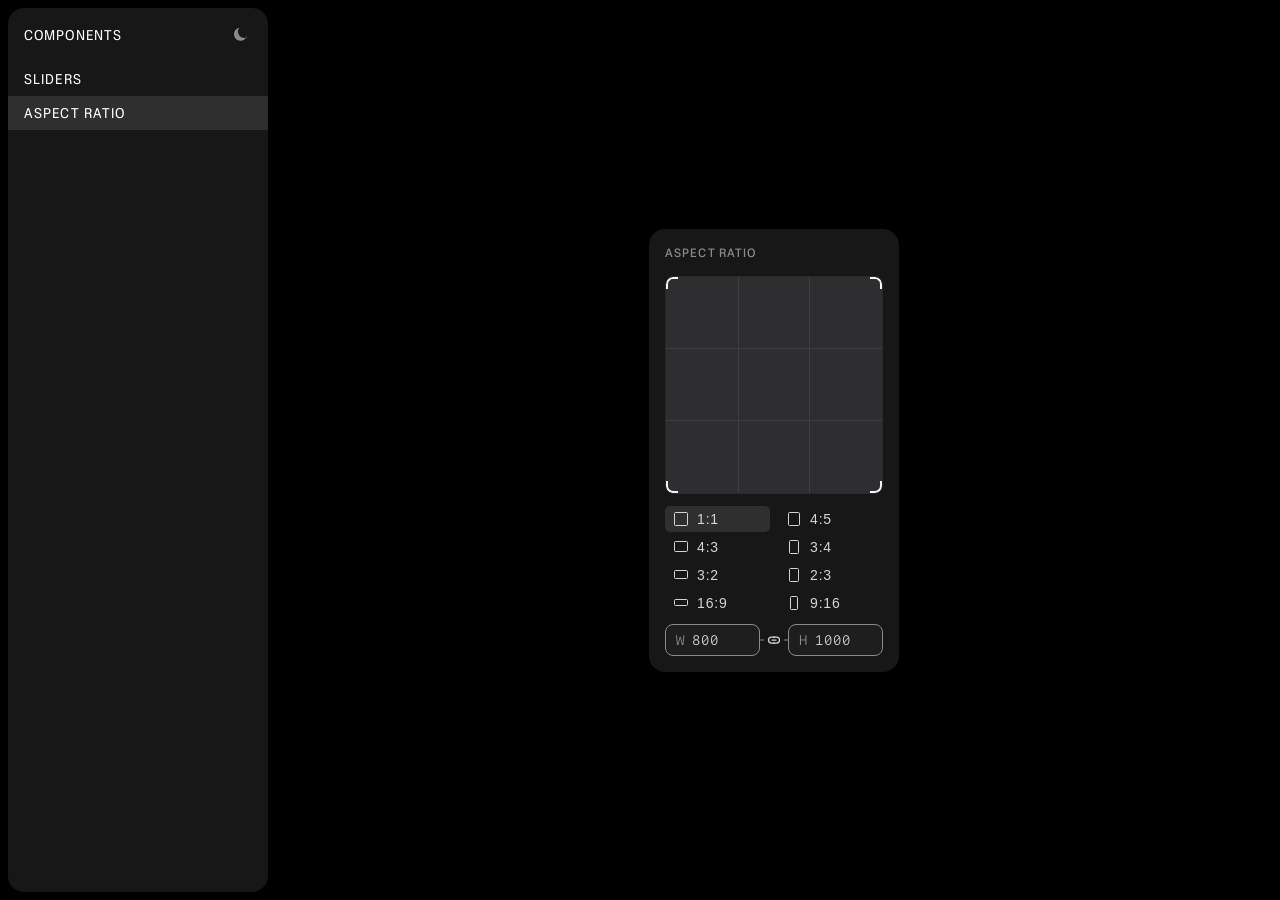
==== index.html @ c667e76f "Add Aspect ratio component with crop preview, custom W/H fields and link toggle Co-Authored-By: Clau" ====
<!DOCTYPE html>
<html lang="en">
<head>
<meta charset="UTF-8">
<meta name="viewport" content="width=device-width, initial-scale=1.0">
<title>Effect.app components</title>
<link rel="icon" href="favicon_io/favicon.ico" sizes="any">
<link rel="icon" type="image/png" sizes="32x32" href="favicon_io/favicon-32x32.png">
<link rel="icon" type="image/png" sizes="16x16" href="favicon_io/favicon-16x16.png">
<link rel="apple-touch-icon" sizes="180x180" href="favicon_io/apple-touch-icon.png">
<link rel="manifest" href="favicon_io/site.webmanifest">
<link rel="stylesheet" href="styles/main.css">
</head>
<body>

  <div class="app">
    <aside class="sidebar">
      <div class="sidebar-header">
        <h1 class="panel-title sidebar-title">Components</h1>
        <button class="theme-toggle" type="button" aria-label="Toggle light/dark theme">
          <svg class="theme-icon theme-icon-dark" width="16" height="16" viewBox="0 0 16 16" fill="none" xmlns="http://www.w3.org/2000/svg">
            <path d="M14 8.5C13.4 11.5 10.7 13.75 7.5 13.75C3.91 13.75 1 10.84 1 7.25C1 4.05 3.25 1.35 6.25 0.75C5.47 1.83 5 3.16 5 4.6C5 8.19 7.91 11.1 11.5 11.1C12.4 11.1 13.24 10.92 14 10.6C14 9.9 13.98 9.2 14 8.5Z" fill="currentColor"/>
          </svg>
          <svg class="theme-icon theme-icon-light" width="16" height="16" viewBox="0 0 16 16" fill="none" xmlns="http://www.w3.org/2000/svg">
            <circle cx="8" cy="8" r="3.25" fill="currentColor"/>
            <path d="M8 0.5V2.5M8 13.5V15.5M15.5 8H13.5M2.5 8H0.5M13.16 2.84L11.75 4.25M4.25 11.75L2.84 13.16M13.16 13.16L11.75 11.75M4.25 4.25L2.84 2.84" stroke="currentColor" stroke-width="1" stroke-linecap="round"/>
          </svg>
        </button>
      </div>
      <nav class="sidebar-nav">
        <div class="nav-group">
          <button class="nav-item" data-target="sliders">Sliders</button>
          <button class="nav-item is-active" data-target="aspect-ratio">Aspect ratio</button>
        </div>
      </nav>
    </aside>

    <main class="content">
      <section class="panel" id="sliders" data-panel hidden>
        <div class="slider-card v2-mode">
          <div class="resize-handle resize-handle-right"></div>

          <button class="shuffle-btn" type="button" aria-label="Shuffle slider values" data-shuffle-btn>
            <svg width="16" height="16" viewBox="0 0 24 24" fill="none" xmlns="http://www.w3.org/2000/svg">
              <polyline points="16 3 21 3 21 8" stroke="currentColor" stroke-width="1.5" stroke-linecap="round" stroke-linejoin="round"/>
              <line x1="4" y1="20" x2="21" y2="3" stroke="currentColor" stroke-width="1.5" stroke-linecap="round"/>
              <polyline points="21 16 21 21 16 21" stroke="currentColor" stroke-width="1.5" stroke-linecap="round" stroke-linejoin="round"/>
              <line x1="15" y1="15" x2="21" y2="21" stroke="currentColor" stroke-width="1.5" stroke-linecap="round"/>
              <line x1="4" y1="4" x2="9" y2="9" stroke="currentColor" stroke-width="1.5" stroke-linecap="round"/>
            </svg>
          </button>

          <h1 class="panel-title">Sliders</h1>

          <details class="slider-group">
            <summary class="slider-group-summary">
              Color
              <svg class="slider-group-chevron" width="10" height="6" viewBox="0 0 10 6" fill="none" xmlns="http://www.w3.org/2000/svg">
                <path d="M1 1L5 5L9 1" stroke="currentColor" stroke-width="1.3" stroke-linecap="round" stroke-linejoin="round"/>
              </svg>
            </summary>

            <div class="slider-group-content">

          <div class="slider-item" data-min="1700" data-max="8000" data-value="3300" data-swatch="temperature">
            <div class="row">
              <span class="label-group">
                <span class="label">Highlight Temperature</span>
                <button class="icon-btn" type="button" aria-label="Add" tabindex="-1">
                  <svg class="icon-default" width="16" height="16" viewBox="0 0 16 16" fill="none" xmlns="http://www.w3.org/2000/svg">
                    <rect x="7.9502" y="-0.535569" width="12" height="12" rx="2.5" transform="rotate(45 7.9502 -0.535569)" stroke="currentColor"/>
                    <rect x="7.4502" y="4.44971" width="1" height="7" rx="0.5" fill="currentColor"/>
                    <rect x="11.4502" y="7.44971" width="1" height="7" rx="0.5" transform="rotate(90 11.4502 7.44971)" fill="currentColor"/>
                  </svg>
                  <svg class="icon-hover" width="16" height="16" viewBox="0 0 16 16" fill="none" xmlns="http://www.w3.org/2000/svg">
                    <path d="M5.8291 0.878906C7.00067 -0.292667 8.89972 -0.292667 10.0713 0.878906L15.0215 5.82812C16.1931 6.9997 16.1931 8.89972 15.0215 10.0713L10.0713 15.0205C8.89972 16.1921 7.00067 16.1921 5.8291 15.0205L0.878906 10.0713C-0.292667 8.89972 -0.292667 6.9997 0.878906 5.82812L5.8291 0.878906ZM7.9502 4.4502C7.67405 4.4502 7.4502 4.67405 7.4502 4.9502V7.4502H4.9502C4.67405 7.4502 4.4502 7.67405 4.4502 7.9502C4.45046 8.22611 4.67422 8.4502 4.9502 8.4502H7.4502V10.9502C7.45046 11.2261 7.67422 11.4502 7.9502 11.4502C8.22617 11.4502 8.44993 11.2261 8.4502 10.9502V8.4502H10.9502C11.2262 8.4502 11.4499 8.22611 11.4502 7.9502C11.4502 7.67405 11.2263 7.4502 10.9502 7.4502H8.4502V4.9502C8.4502 4.67405 8.22634 4.4502 7.9502 4.4502Z" fill="currentColor"/>
                  </svg>
                </button>
              </span>
              <span class="value"><span class="color-swatch" aria-hidden="true"></span><input class="value-num" type="text" inputmode="decimal" value="3300" size="4" maxlength="4" /></span>
            </div>

            <div class="track-wrap">
              <div class="gray-bar">
                <div class="gray-fill before"></div>
                <div class="gray-fill after"></div>
              </div>
              <div class="gradient-seg before"></div>
              <div class="gradient-seg after"></div>
              <div class="thumb"></div>
              <input
                class="range-input"
                type="range"
                min="1700"
                max="8000"
                step="50"
                value="3300"
              />
            </div>
          </div>

          <div class="slider-item" data-min="0.5" data-max="8" data-value="2.2" data-decimals="1" data-swatch="mono">
            <div class="row">
              <span class="label-group">
                <span class="label">Gamma</span>
                <button class="icon-btn" type="button" aria-label="Add" tabindex="-1">
                  <svg class="icon-default" width="16" height="16" viewBox="0 0 16 16" fill="none" xmlns="http://www.w3.org/2000/svg">
                    <rect x="7.9502" y="-0.535569" width="12" height="12" rx="2.5" transform="rotate(45 7.9502 -0.535569)" stroke="currentColor"/>
                    <rect x="7.4502" y="4.44971" width="1" height="7" rx="0.5" fill="currentColor"/>
                    <rect x="11.4502" y="7.44971" width="1" height="7" rx="0.5" transform="rotate(90 11.4502 7.44971)" fill="currentColor"/>
                  </svg>
                  <svg class="icon-hover" width="16" height="16" viewBox="0 0 16 16" fill="none" xmlns="http://www.w3.org/2000/svg">
                    <path d="M5.8291 0.878906C7.00067 -0.292667 8.89972 -0.292667 10.0713 0.878906L15.0215 5.82812C16.1931 6.9997 16.1931 8.89972 15.0215 10.0713L10.0713 15.0205C8.89972 16.1921 7.00067 16.1921 5.8291 15.0205L0.878906 10.0713C-0.292667 8.89972 -0.292667 6.9997 0.878906 5.82812L5.8291 0.878906ZM7.9502 4.4502C7.67405 4.4502 7.4502 4.67405 7.4502 4.9502V7.4502H4.9502C4.67405 7.4502 4.4502 7.67405 4.4502 7.9502C4.45046 8.22611 4.67422 8.4502 4.9502 8.4502H7.4502V10.9502C7.45046 11.2261 7.67422 11.4502 7.9502 11.4502C8.22617 11.4502 8.44993 11.2261 8.4502 10.9502V8.4502H10.9502C11.2262 8.4502 11.4499 8.22611 11.4502 7.9502C11.4502 7.67405 11.2263 7.4502 10.9502 7.4502H8.4502V4.9502C8.4502 4.67405 8.22634 4.4502 7.9502 4.4502Z" fill="currentColor"/>
                  </svg>
                </button>
              </span>
              <span class="value"><span class="color-swatch" aria-hidden="true"></span><input class="value-num" type="text" inputmode="decimal" value="2.2" size="3" maxlength="3" /></span>
            </div>

            <div class="track-wrap">
              <div class="gray-bar">
                <div class="gray-fill before"></div>
                <div class="gray-fill after"></div>
              </div>
              <div class="gradient-seg before mono"></div>
              <div class="gradient-seg after mono"></div>
              <div class="thumb"></div>
              <input
                class="range-input"
                type="range"
                min="0.5"
                max="8"
                step="0.1"
                value="2.2"
              />
            </div>
          </div>

          <div class="slider-item" data-min="0" data-max="1" data-value="0.5" data-decimals="2" data-swatch="hue">
            <div class="row">
              <span class="label-group">
                <span class="label">Hue</span>
                <button class="icon-btn" type="button" aria-label="Add" tabindex="-1">
                  <svg class="icon-default" width="16" height="16" viewBox="0 0 16 16" fill="none" xmlns="http://www.w3.org/2000/svg">
                    <rect x="7.9502" y="-0.535569" width="12" height="12" rx="2.5" transform="rotate(45 7.9502 -0.535569)" stroke="currentColor"/>
                    <rect x="7.4502" y="4.44971" width="1" height="7" rx="0.5" fill="currentColor"/>
                    <rect x="11.4502" y="7.44971" width="1" height="7" rx="0.5" transform="rotate(90 11.4502 7.44971)" fill="currentColor"/>
                  </svg>
                  <svg class="icon-hover" width="16" height="16" viewBox="0 0 16 16" fill="none" xmlns="http://www.w3.org/2000/svg">
                    <path d="M5.8291 0.878906C7.00067 -0.292667 8.89972 -0.292667 10.0713 0.878906L15.0215 5.82812C16.1931 6.9997 16.1931 8.89972 15.0215 10.0713L10.0713 15.0205C8.89972 16.1921 7.00067 16.1921 5.8291 15.0205L0.878906 10.0713C-0.292667 8.89972 -0.292667 6.9997 0.878906 5.82812L5.8291 0.878906ZM7.9502 4.4502C7.67405 4.4502 7.4502 4.67405 7.4502 4.9502V7.4502H4.9502C4.67405 7.4502 4.4502 7.67405 4.4502 7.9502C4.45046 8.22611 4.67422 8.4502 4.9502 8.4502H7.4502V10.9502C7.45046 11.2261 7.67422 11.4502 7.9502 11.4502C8.22617 11.4502 8.44993 11.2261 8.4502 10.9502V8.4502H10.9502C11.2262 8.4502 11.4499 8.22611 11.4502 7.9502C11.4502 7.67405 11.2263 7.4502 10.9502 7.4502H8.4502V4.9502C8.4502 4.67405 8.22634 4.4502 7.9502 4.4502Z" fill="currentColor"/>
                  </svg>
                </button>
              </span>
              <span class="value"><span class="color-swatch" aria-hidden="true"></span><input class="value-num" type="text" inputmode="decimal" value="0.50" size="4" maxlength="4" /></span>
            </div>

            <div class="track-wrap">
              <div class="gray-bar">
                <div class="gray-fill before"></div>
                <div class="gray-fill after"></div>
              </div>
              <div class="gradient-seg before hue"></div>
              <div class="gradient-seg after hue"></div>
              <div class="thumb"></div>
              <input
                class="range-input"
                type="range"
                min="0"
                max="1"
                step="0.01"
                value="0.5"
              />
            </div>
          </div>

          <div class="slider-item" data-min="0" data-max="1" data-value="0.5" data-decimals="2" data-swatch="saturation">
            <div class="row">
              <span class="label-group">
                <span class="label">Saturation</span>
                <button class="icon-btn" type="button" aria-label="Add" tabindex="-1">
                  <svg class="icon-default" width="16" height="16" viewBox="0 0 16 16" fill="none" xmlns="http://www.w3.org/2000/svg">
                    <rect x="7.9502" y="-0.535569" width="12" height="12" rx="2.5" transform="rotate(45 7.9502 -0.535569)" stroke="currentColor"/>
                    <rect x="7.4502" y="4.44971" width="1" height="7" rx="0.5" fill="currentColor"/>
                    <rect x="11.4502" y="7.44971" width="1" height="7" rx="0.5" transform="rotate(90 11.4502 7.44971)" fill="currentColor"/>
                  </svg>
                  <svg class="icon-hover" width="16" height="16" viewBox="0 0 16 16" fill="none" xmlns="http://www.w3.org/2000/svg">
                    <path d="M5.8291 0.878906C7.00067 -0.292667 8.89972 -0.292667 10.0713 0.878906L15.0215 5.82812C16.1931 6.9997 16.1931 8.89972 15.0215 10.0713L10.0713 15.0205C8.89972 16.1921 7.00067 16.1921 5.8291 15.0205L0.878906 10.0713C-0.292667 8.89972 -0.292667 6.9997 0.878906 5.82812L5.8291 0.878906ZM7.9502 4.4502C7.67405 4.4502 7.4502 4.67405 7.4502 4.9502V7.4502H4.9502C4.67405 7.4502 4.4502 7.67405 4.4502 7.9502C4.45046 8.22611 4.67422 8.4502 4.9502 8.4502H7.4502V10.9502C7.45046 11.2261 7.67422 11.4502 7.9502 11.4502C8.22617 11.4502 8.44993 11.2261 8.4502 10.9502V8.4502H10.9502C11.2262 8.4502 11.4499 8.22611 11.4502 7.9502C11.4502 7.67405 11.2263 7.4502 10.9502 7.4502H8.4502V4.9502C8.4502 4.67405 8.22634 4.4502 7.9502 4.4502Z" fill="currentColor"/>
                  </svg>
                </button>
              </span>
              <span class="value"><span class="color-swatch" aria-hidden="true"></span><input class="value-num" type="text" inputmode="decimal" value="0.50" size="4" maxlength="4" /></span>
            </div>

            <div class="track-wrap">
              <div class="gray-bar">
                <div class="gray-fill before"></div>
                <div class="gray-fill after"></div>
              </div>
              <div class="gradient-seg before saturation"></div>
              <div class="gradient-seg after saturation"></div>
              <div class="thumb"></div>
              <input
                class="range-input"
                type="range"
                min="0"
                max="1"
                step="0.01"
                value="0.5"
              />
            </div>
          </div>

          <div class="slider-item" data-min="-1" data-max="1" data-value="0" data-decimals="2" data-swatch="tint">
            <div class="row">
              <span class="label-group">
                <span class="label">Tint</span>
                <button class="icon-btn" type="button" aria-label="Add" tabindex="-1">
                  <svg class="icon-default" width="16" height="16" viewBox="0 0 16 16" fill="none" xmlns="http://www.w3.org/2000/svg">
                    <rect x="7.9502" y="-0.535569" width="12" height="12" rx="2.5" transform="rotate(45 7.9502 -0.535569)" stroke="currentColor"/>
                    <rect x="7.4502" y="4.44971" width="1" height="7" rx="0.5" fill="currentColor"/>
                    <rect x="11.4502" y="7.44971" width="1" height="7" rx="0.5" transform="rotate(90 11.4502 7.44971)" fill="currentColor"/>
                  </svg>
                  <svg class="icon-hover" width="16" height="16" viewBox="0 0 16 16" fill="none" xmlns="http://www.w3.org/2000/svg">
                    <path d="M5.8291 0.878906C7.00067 -0.292667 8.89972 -0.292667 10.0713 0.878906L15.0215 5.82812C16.1931 6.9997 16.1931 8.89972 15.0215 10.0713L10.0713 15.0205C8.89972 16.1921 7.00067 16.1921 5.8291 15.0205L0.878906 10.0713C-0.292667 8.89972 -0.292667 6.9997 0.878906 5.82812L5.8291 0.878906ZM7.9502 4.4502C7.67405 4.4502 7.4502 4.67405 7.4502 4.9502V7.4502H4.9502C4.67405 7.4502 4.4502 7.67405 4.4502 7.9502C4.45046 8.22611 4.67422 8.4502 4.9502 8.4502H7.4502V10.9502C7.45046 11.2261 7.67422 11.4502 7.9502 11.4502C8.22617 11.4502 8.44993 11.2261 8.4502 10.9502V8.4502H10.9502C11.2262 8.4502 11.4499 8.22611 11.4502 7.9502C11.4502 7.67405 11.2263 7.4502 10.9502 7.4502H8.4502V4.9502C8.4502 4.67405 8.22634 4.4502 7.9502 4.4502Z" fill="currentColor"/>
                  </svg>
                </button>
              </span>
              <span class="value"><span class="color-swatch" aria-hidden="true"></span><input class="value-num" type="text" inputmode="decimal" value="0.00" size="5" maxlength="5" /></span>
            </div>

            <div class="track-wrap">
              <div class="gray-bar">
                <div class="gray-fill before"></div>
                <div class="gray-fill after"></div>
              </div>
              <div class="gradient-seg before tint"></div>
              <div class="gradient-seg after tint"></div>
              <div class="thumb"></div>
              <input
                class="range-input"
                type="range"
                min="-1"
                max="1"
                step="0.01"
                value="0"
              />
            </div>
          </div>

          <div class="slider-item" data-min="0" data-max="1" data-value="0.5" data-decimals="2" data-swatch="red">
            <div class="row">
              <span class="label-group">
                <span class="label">Red</span>
                <button class="icon-btn" type="button" aria-label="Add" tabindex="-1">
                  <svg class="icon-default" width="16" height="16" viewBox="0 0 16 16" fill="none" xmlns="http://www.w3.org/2000/svg">
                    <rect x="7.9502" y="-0.535569" width="12" height="12" rx="2.5" transform="rotate(45 7.9502 -0.535569)" stroke="currentColor"/>
                    <rect x="7.4502" y="4.44971" width="1" height="7" rx="0.5" fill="currentColor"/>
                    <rect x="11.4502" y="7.44971" width="1" height="7" rx="0.5" transform="rotate(90 11.4502 7.44971)" fill="currentColor"/>
                  </svg>
                  <svg class="icon-hover" width="16" height="16" viewBox="0 0 16 16" fill="none" xmlns="http://www.w3.org/2000/svg">
                    <path d="M5.8291 0.878906C7.00067 -0.292667 8.89972 -0.292667 10.0713 0.878906L15.0215 5.82812C16.1931 6.9997 16.1931 8.89972 15.0215 10.0713L10.0713 15.0205C8.89972 16.1921 7.00067 16.1921 5.8291 15.0205L0.878906 10.0713C-0.292667 8.89972 -0.292667 6.9997 0.878906 5.82812L5.8291 0.878906ZM7.9502 4.4502C7.67405 4.4502 7.4502 4.67405 7.4502 4.9502V7.4502H4.9502C4.67405 7.4502 4.4502 7.67405 4.4502 7.9502C4.45046 8.22611 4.67422 8.4502 4.9502 8.4502H7.4502V10.9502C7.45046 11.2261 7.67422 11.4502 7.9502 11.4502C8.22617 11.4502 8.44993 11.2261 8.4502 10.9502V8.4502H10.9502C11.2262 8.4502 11.4499 8.22611 11.4502 7.9502C11.4502 7.67405 11.2263 7.4502 10.9502 7.4502H8.4502V4.9502C8.4502 4.67405 8.22634 4.4502 7.9502 4.4502Z" fill="currentColor"/>
                  </svg>
                </button>
              </span>
              <span class="value"><span class="color-swatch" aria-hidden="true"></span><input class="value-num" type="text" inputmode="decimal" value="0.50" size="4" maxlength="4" /></span>
            </div>

            <div class="track-wrap">
              <div class="gray-bar">
                <div class="gray-fill before"></div>
                <div class="gray-fill after"></div>
              </div>
              <div class="gradient-seg before red"></div>
              <div class="gradient-seg after red"></div>
              <div class="thumb"></div>
              <input
                class="range-input"
                type="range"
                min="0"
                max="1"
                step="0.01"
                value="0.5"
              />
            </div>
          </div>

          <div class="slider-item" data-min="0" data-max="1" data-value="0.5" data-decimals="2" data-swatch="green">
            <div class="row">
              <span class="label-group">
                <span class="label">Green</span>
                <button class="icon-btn" type="button" aria-label="Add" tabindex="-1">
                  <svg class="icon-default" width="16" height="16" viewBox="0 0 16 16" fill="none" xmlns="http://www.w3.org/2000/svg">
                    <rect x="7.9502" y="-0.535569" width="12" height="12" rx="2.5" transform="rotate(45 7.9502 -0.535569)" stroke="currentColor"/>
                    <rect x="7.4502" y="4.44971" width="1" height="7" rx="0.5" fill="currentColor"/>
                    <rect x="11.4502" y="7.44971" width="1" height="7" rx="0.5" transform="rotate(90 11.4502 7.44971)" fill="currentColor"/>
                  </svg>
                  <svg class="icon-hover" width="16" height="16" viewBox="0 0 16 16" fill="none" xmlns="http://www.w3.org/2000/svg">
                    <path d="M5.8291 0.878906C7.00067 -0.292667 8.89972 -0.292667 10.0713 0.878906L15.0215 5.82812C16.1931 6.9997 16.1931 8.89972 15.0215 10.0713L10.0713 15.0205C8.89972 16.1921 7.00067 16.1921 5.8291 15.0205L0.878906 10.0713C-0.292667 8.89972 -0.292667 6.9997 0.878906 5.82812L5.8291 0.878906ZM7.9502 4.4502C7.67405 4.4502 7.4502 4.67405 7.4502 4.9502V7.4502H4.9502C4.67405 7.4502 4.4502 7.67405 4.4502 7.9502C4.45046 8.22611 4.67422 8.4502 4.9502 8.4502H7.4502V10.9502C7.45046 11.2261 7.67422 11.4502 7.9502 11.4502C8.22617 11.4502 8.44993 11.2261 8.4502 10.9502V8.4502H10.9502C11.2262 8.4502 11.4499 8.22611 11.4502 7.9502C11.4502 7.67405 11.2263 7.4502 10.9502 7.4502H8.4502V4.9502C8.4502 4.67405 8.22634 4.4502 7.9502 4.4502Z" fill="currentColor"/>
                  </svg>
                </button>
              </span>
              <span class="value"><span class="color-swatch" aria-hidden="true"></span><input class="value-num" type="text" inputmode="decimal" value="0.50" size="4" maxlength="4" /></span>
            </div>

            <div class="track-wrap">
              <div class="gray-bar">
                <div class="gray-fill before"></div>
                <div class="gray-fill after"></div>
              </div>
              <div class="gradient-seg before green"></div>
              <div class="gradient-seg after green"></div>
              <div class="thumb"></div>
              <input
                class="range-input"
                type="range"
                min="0"
                max="1"
                step="0.01"
                value="0.5"
              />
            </div>
          </div>

          <div class="slider-item" data-min="0" data-max="1" data-value="0.5" data-decimals="2" data-swatch="blue">
            <div class="row">
              <span class="label-group">
                <span class="label">Blue</span>
                <button class="icon-btn" type="button" aria-label="Add" tabindex="-1">
                  <svg class="icon-default" width="16" height="16" viewBox="0 0 16 16" fill="none" xmlns="http://www.w3.org/2000/svg">
                    <rect x="7.9502" y="-0.535569" width="12" height="12" rx="2.5" transform="rotate(45 7.9502 -0.535569)" stroke="currentColor"/>
                    <rect x="7.4502" y="4.44971" width="1" height="7" rx="0.5" fill="currentColor"/>
                    <rect x="11.4502" y="7.44971" width="1" height="7" rx="0.5" transform="rotate(90 11.4502 7.44971)" fill="currentColor"/>
                  </svg>
                  <svg class="icon-hover" width="16" height="16" viewBox="0 0 16 16" fill="none" xmlns="http://www.w3.org/2000/svg">
                    <path d="M5.8291 0.878906C7.00067 -0.292667 8.89972 -0.292667 10.0713 0.878906L15.0215 5.82812C16.1931 6.9997 16.1931 8.89972 15.0215 10.0713L10.0713 15.0205C8.89972 16.1921 7.00067 16.1921 5.8291 15.0205L0.878906 10.0713C-0.292667 8.89972 -0.292667 6.9997 0.878906 5.82812L5.8291 0.878906ZM7.9502 4.4502C7.67405 4.4502 7.4502 4.67405 7.4502 4.9502V7.4502H4.9502C4.67405 7.4502 4.4502 7.67405 4.4502 7.9502C4.45046 8.22611 4.67422 8.4502 4.9502 8.4502H7.4502V10.9502C7.45046 11.2261 7.67422 11.4502 7.9502 11.4502C8.22617 11.4502 8.44993 11.2261 8.4502 10.9502V8.4502H10.9502C11.2262 8.4502 11.4499 8.22611 11.4502 7.9502C11.4502 7.67405 11.2263 7.4502 10.9502 7.4502H8.4502V4.9502C8.4502 4.67405 8.22634 4.4502 7.9502 4.4502Z" fill="currentColor"/>
                  </svg>
                </button>
              </span>
              <span class="value"><span class="color-swatch" aria-hidden="true"></span><input class="value-num" type="text" inputmode="decimal" value="0.50" size="4" maxlength="4" /></span>
            </div>

            <div class="track-wrap">
              <div class="gray-bar">
                <div class="gray-fill before"></div>
                <div class="gray-fill after"></div>
              </div>
              <div class="gradient-seg before blue"></div>
              <div class="gradient-seg after blue"></div>
              <div class="thumb"></div>
              <input
                class="range-input"
                type="range"
                min="0"
                max="1"
                step="0.01"
                value="0.5"
              />
            </div>
          </div>

          <div class="slider-item" data-min="0" data-max="1" data-value="0.5" data-decimals="2" data-swatch="cyan">
            <div class="row">
              <span class="label-group">
                <span class="label">Cyan</span>
                <button class="icon-btn" type="button" aria-label="Add" tabindex="-1">
                  <svg class="icon-default" width="16" height="16" viewBox="0 0 16 16" fill="none" xmlns="http://www.w3.org/2000/svg">
                    <rect x="7.9502" y="-0.535569" width="12" height="12" rx="2.5" transform="rotate(45 7.9502 -0.535569)" stroke="currentColor"/>
                    <rect x="7.4502" y="4.44971" width="1" height="7" rx="0.5" fill="currentColor"/>
                    <rect x="11.4502" y="7.44971" width="1" height="7" rx="0.5" transform="rotate(90 11.4502 7.44971)" fill="currentColor"/>
                  </svg>
                  <svg class="icon-hover" width="16" height="16" viewBox="0 0 16 16" fill="none" xmlns="http://www.w3.org/2000/svg">
                    <path d="M5.8291 0.878906C7.00067 -0.292667 8.89972 -0.292667 10.0713 0.878906L15.0215 5.82812C16.1931 6.9997 16.1931 8.89972 15.0215 10.0713L10.0713 15.0205C8.89972 16.1921 7.00067 16.1921 5.8291 15.0205L0.878906 10.0713C-0.292667 8.89972 -0.292667 6.9997 0.878906 5.82812L5.8291 0.878906ZM7.9502 4.4502C7.67405 4.4502 7.4502 4.67405 7.4502 4.9502V7.4502H4.9502C4.67405 7.4502 4.4502 7.67405 4.4502 7.9502C4.45046 8.22611 4.67422 8.4502 4.9502 8.4502H7.4502V10.9502C7.45046 11.2261 7.67422 11.4502 7.9502 11.4502C8.22617 11.4502 8.44993 11.2261 8.4502 10.9502V8.4502H10.9502C11.2262 8.4502 11.4499 8.22611 11.4502 7.9502C11.4502 7.67405 11.2263 7.4502 10.9502 7.4502H8.4502V4.9502C8.4502 4.67405 8.22634 4.4502 7.9502 4.4502Z" fill="currentColor"/>
                  </svg>
                </button>
              </span>
              <span class="value"><span class="color-swatch" aria-hidden="true"></span><input class="value-num" type="text" inputmode="decimal" value="0.50" size="4" maxlength="4" /></span>
            </div>

            <div class="track-wrap">
              <div class="gray-bar">
                <div class="gray-fill before"></div>
                <div class="gray-fill after"></div>
              </div>
              <div class="gradient-seg before cyan"></div>
              <div class="gradient-seg after cyan"></div>
              <div class="thumb"></div>
              <input
                class="range-input"
                type="range"
                min="0"
                max="1"
                step="0.01"
                value="0.5"
              />
            </div>
          </div>

          <div class="slider-item" data-min="0" data-max="1" data-value="0.5" data-decimals="2" data-swatch="magenta">
            <div class="row">
              <span class="label-group">
                <span class="label">Magenta</span>
                <button class="icon-btn" type="button" aria-label="Add" tabindex="-1">
                  <svg class="icon-default" width="16" height="16" viewBox="0 0 16 16" fill="none" xmlns="http://www.w3.org/2000/svg">
                    <rect x="7.9502" y="-0.535569" width="12" height="12" rx="2.5" transform="rotate(45 7.9502 -0.535569)" stroke="currentColor"/>
                    <rect x="7.4502" y="4.44971" width="1" height="7" rx="0.5" fill="currentColor"/>
                    <rect x="11.4502" y="7.44971" width="1" height="7" rx="0.5" transform="rotate(90 11.4502 7.44971)" fill="currentColor"/>
                  </svg>
                  <svg class="icon-hover" width="16" height="16" viewBox="0 0 16 16" fill="none" xmlns="http://www.w3.org/2000/svg">
                    <path d="M5.8291 0.878906C7.00067 -0.292667 8.89972 -0.292667 10.0713 0.878906L15.0215 5.82812C16.1931 6.9997 16.1931 8.89972 15.0215 10.0713L10.0713 15.0205C8.89972 16.1921 7.00067 16.1921 5.8291 15.0205L0.878906 10.0713C-0.292667 8.89972 -0.292667 6.9997 0.878906 5.82812L5.8291 0.878906ZM7.9502 4.4502C7.67405 4.4502 7.4502 4.67405 7.4502 4.9502V7.4502H4.9502C4.67405 7.4502 4.4502 7.67405 4.4502 7.9502C4.45046 8.22611 4.67422 8.4502 4.9502 8.4502H7.4502V10.9502C7.45046 11.2261 7.67422 11.4502 7.9502 11.4502C8.22617 11.4502 8.44993 11.2261 8.4502 10.9502V8.4502H10.9502C11.2262 8.4502 11.4499 8.22611 11.4502 7.9502C11.4502 7.67405 11.2263 7.4502 10.9502 7.4502H8.4502V4.9502C8.4502 4.67405 8.22634 4.4502 7.9502 4.4502Z" fill="currentColor"/>
                  </svg>
                </button>
              </span>
              <span class="value"><span class="color-swatch" aria-hidden="true"></span><input class="value-num" type="text" inputmode="decimal" value="0.50" size="4" maxlength="4" /></span>
            </div>

            <div class="track-wrap">
              <div class="gray-bar">
                <div class="gray-fill before"></div>
                <div class="gray-fill after"></div>
              </div>
              <div class="gradient-seg before magenta"></div>
              <div class="gradient-seg after magenta"></div>
              <div class="thumb"></div>
              <input
                class="range-input"
                type="range"
                min="0"
                max="1"
                step="0.01"
                value="0.5"
              />
            </div>
          </div>

          <div class="slider-item" data-min="0" data-max="1" data-value="0.5" data-decimals="2" data-swatch="yellow">
            <div class="row">
              <span class="label-group">
                <span class="label">Yellow</span>
                <button class="icon-btn" type="button" aria-label="Add" tabindex="-1">
                  <svg class="icon-default" width="16" height="16" viewBox="0 0 16 16" fill="none" xmlns="http://www.w3.org/2000/svg">
                    <rect x="7.9502" y="-0.535569" width="12" height="12" rx="2.5" transform="rotate(45 7.9502 -0.535569)" stroke="currentColor"/>
                    <rect x="7.4502" y="4.44971" width="1" height="7" rx="0.5" fill="currentColor"/>
                    <rect x="11.4502" y="7.44971" width="1" height="7" rx="0.5" transform="rotate(90 11.4502 7.44971)" fill="currentColor"/>
                  </svg>
                  <svg class="icon-hover" width="16" height="16" viewBox="0 0 16 16" fill="none" xmlns="http://www.w3.org/2000/svg">
                    <path d="M5.8291 0.878906C7.00067 -0.292667 8.89972 -0.292667 10.0713 0.878906L15.0215 5.82812C16.1931 6.9997 16.1931 8.89972 15.0215 10.0713L10.0713 15.0205C8.89972 16.1921 7.00067 16.1921 5.8291 15.0205L0.878906 10.0713C-0.292667 8.89972 -0.292667 6.9997 0.878906 5.82812L5.8291 0.878906ZM7.9502 4.4502C7.67405 4.4502 7.4502 4.67405 7.4502 4.9502V7.4502H4.9502C4.67405 7.4502 4.4502 7.67405 4.4502 7.9502C4.45046 8.22611 4.67422 8.4502 4.9502 8.4502H7.4502V10.9502C7.45046 11.2261 7.67422 11.4502 7.9502 11.4502C8.22617 11.4502 8.44993 11.2261 8.4502 10.9502V8.4502H10.9502C11.2262 8.4502 11.4499 8.22611 11.4502 7.9502C11.4502 7.67405 11.2263 7.4502 10.9502 7.4502H8.4502V4.9502C8.4502 4.67405 8.22634 4.4502 7.9502 4.4502Z" fill="currentColor"/>
                  </svg>
                </button>
              </span>
              <span class="value"><span class="color-swatch" aria-hidden="true"></span><input class="value-num" type="text" inputmode="decimal" value="0.50" size="4" maxlength="4" /></span>
            </div>

            <div class="track-wrap">
              <div class="gray-bar">
                <div class="gray-fill before"></div>
                <div class="gray-fill after"></div>
              </div>
              <div class="gradient-seg before yellow"></div>
              <div class="gradient-seg after yellow"></div>
              <div class="thumb"></div>
              <input
                class="range-input"
                type="range"
                min="0"
                max="1"
                step="0.01"
                value="0.5"
              />
            </div>
          </div>

            </div>
          </details>

          <div class="slider-item" data-min="100" data-max="20000" data-value="400" data-decimals="0" data-freq-wave>
            <div class="row">
              <span class="label-group">
                <span class="label">Frequency</span>
                <button class="icon-btn" type="button" aria-label="Add" tabindex="-1">
                  <svg class="icon-default" width="16" height="16" viewBox="0 0 16 16" fill="none" xmlns="http://www.w3.org/2000/svg">
                    <rect x="7.9502" y="-0.535569" width="12" height="12" rx="2.5" transform="rotate(45 7.9502 -0.535569)" stroke="currentColor"/>
                    <rect x="7.4502" y="4.44971" width="1" height="7" rx="0.5" fill="currentColor"/>
                    <rect x="11.4502" y="7.44971" width="1" height="7" rx="0.5" transform="rotate(90 11.4502 7.44971)" fill="currentColor"/>
                  </svg>
                  <svg class="icon-hover" width="16" height="16" viewBox="0 0 16 16" fill="none" xmlns="http://www.w3.org/2000/svg">
                    <path d="M5.8291 0.878906C7.00067 -0.292667 8.89972 -0.292667 10.0713 0.878906L15.0215 5.82812C16.1931 6.9997 16.1931 8.89972 15.0215 10.0713L10.0713 15.0205C8.89972 16.1921 7.00067 16.1921 5.8291 15.0205L0.878906 10.0713C-0.292667 8.89972 -0.292667 6.9997 0.878906 5.82812L5.8291 0.878906ZM7.9502 4.4502C7.67405 4.4502 7.4502 4.67405 7.4502 4.9502V7.4502H4.9502C4.67405 7.4502 4.4502 7.67405 4.4502 7.9502C4.45046 8.22611 4.67422 8.4502 4.9502 8.4502H7.4502V10.9502C7.45046 11.2261 7.67422 11.4502 7.9502 11.4502C8.22617 11.4502 8.44993 11.2261 8.4502 10.9502V8.4502H10.9502C11.2262 8.4502 11.4499 8.22611 11.4502 7.9502C11.4502 7.67405 11.2263 7.4502 10.9502 7.4502H8.4502V4.9502C8.4502 4.67405 8.22634 4.4502 7.9502 4.4502Z" fill="currentColor"/>
                  </svg>
                </button>
              </span>
              <span class="value"><svg class="freq-wave" height="14" viewBox="0 0 32 14" preserveAspectRatio="none" fill="none" xmlns="http://www.w3.org/2000/svg">
                <path d="M0.0,8.0 L1.0,6.83 L2.0,5.7 L3.0,4.67 L4.0,3.76 L5.0,3.01 L6.0,2.46 L7.0,2.12 L8.0,2.0 L9.0,2.12 L10.0,2.46 L11.0,3.01 L12.0,3.76 L13.0,4.67 L14.0,5.7 L15.0,6.83 L16.0,8.0 L17.0,9.17 L18.0,10.3 L19.0,11.33 L20.0,12.24 L21.0,12.99 L22.0,13.54 L23.0,13.88 L24.0,14.0 L25.0,13.88 L26.0,13.54 L27.0,12.99 L28.0,12.24 L29.0,11.33 L30.0,10.3 L31.0,9.17 L32.0,8.0" stroke="currentColor" stroke-width="1.5" stroke-linecap="round" stroke-linejoin="round"/>
              </svg><input class="value-num" type="text" inputmode="numeric" value="400" size="5" maxlength="5" /></span>
            </div>

            <div class="track-wrap">
              <div class="gray-bar">
                <div class="gray-fill before"></div>
                <div class="gray-fill after"></div>
              </div>
              <div class="thumb"></div>
              <input
                class="range-input"
                type="range"
                min="100"
                max="20000"
                step="100"
                value="400"
              />
            </div>
          </div>

          <div class="slider-item" data-min="100" data-max="20000" data-value="400" data-decimals="0" data-freq-wave-track>
            <div class="row">
              <span class="label-group">
                <span class="label">Frequency</span>
                <button class="icon-btn" type="button" aria-label="Add" tabindex="-1">
                  <svg class="icon-default" width="16" height="16" viewBox="0 0 16 16" fill="none" xmlns="http://www.w3.org/2000/svg">
                    <rect x="7.9502" y="-0.535569" width="12" height="12" rx="2.5" transform="rotate(45 7.9502 -0.535569)" stroke="currentColor"/>
                    <rect x="7.4502" y="4.44971" width="1" height="7" rx="0.5" fill="currentColor"/>
                    <rect x="11.4502" y="7.44971" width="1" height="7" rx="0.5" transform="rotate(90 11.4502 7.44971)" fill="currentColor"/>
                  </svg>
                  <svg class="icon-hover" width="16" height="16" viewBox="0 0 16 16" fill="none" xmlns="http://www.w3.org/2000/svg">
                    <path d="M5.8291 0.878906C7.00067 -0.292667 8.89972 -0.292667 10.0713 0.878906L15.0215 5.82812C16.1931 6.9997 16.1931 8.89972 15.0215 10.0713L10.0713 15.0205C8.89972 16.1921 7.00067 16.1921 5.8291 15.0205L0.878906 10.0713C-0.292667 8.89972 -0.292667 6.9997 0.878906 5.82812L5.8291 0.878906ZM7.9502 4.4502C7.67405 4.4502 7.4502 4.67405 7.4502 4.9502V7.4502H4.9502C4.67405 7.4502 4.4502 7.67405 4.4502 7.9502C4.45046 8.22611 4.67422 8.4502 4.9502 8.4502H7.4502V10.9502C7.45046 11.2261 7.67422 11.4502 7.9502 11.4502C8.22617 11.4502 8.44993 11.2261 8.4502 10.9502V8.4502H10.9502C11.2262 8.4502 11.4499 8.22611 11.4502 7.9502C11.4502 7.67405 11.2263 7.4502 10.9502 7.4502H8.4502V4.9502C8.4502 4.67405 8.22634 4.4502 7.9502 4.4502Z" fill="currentColor"/>
                  </svg>
                </button>
              </span>
              <span class="value"><input class="value-num" type="text" inputmode="numeric" value="400" size="5" maxlength="5" /></span>
            </div>

            <div class="track-wrap">
              <div class="gray-bar">
                <div class="gray-fill before"></div>
                <div class="gray-fill after"></div>
              </div>
              <div class="freq-wave-track-clip">
                <svg class="freq-wave-track" height="14" preserveAspectRatio="none" fill="none" xmlns="http://www.w3.org/2000/svg">
                  <path stroke="currentColor" stroke-width="1.5" stroke-linecap="round" stroke-linejoin="round"/>
                </svg>
              </div>
              <div class="thumb"></div>
              <input
                class="range-input"
                type="range"
                min="100"
                max="20000"
                step="100"
                value="400"
              />
            </div>
          </div>

          <div class="slider-item" data-min="0" data-max="100" data-value="50" data-decimals="0" data-strength style="display: none;">
            <div class="row">
              <span class="label-group">
                <span class="label">Strength</span>
                <button class="icon-btn" type="button" aria-label="Add" tabindex="-1">
                  <svg class="icon-default" width="16" height="16" viewBox="0 0 16 16" fill="none" xmlns="http://www.w3.org/2000/svg">
                    <rect x="7.9502" y="-0.535569" width="12" height="12" rx="2.5" transform="rotate(45 7.9502 -0.535569)" stroke="currentColor"/>
                    <rect x="7.4502" y="4.44971" width="1" height="7" rx="0.5" fill="currentColor"/>
                    <rect x="11.4502" y="7.44971" width="1" height="7" rx="0.5" transform="rotate(90 11.4502 7.44971)" fill="currentColor"/>
                  </svg>
                  <svg class="icon-hover" width="16" height="16" viewBox="0 0 16 16" fill="none" xmlns="http://www.w3.org/2000/svg">
                    <path d="M5.8291 0.878906C7.00067 -0.292667 8.89972 -0.292667 10.0713 0.878906L15.0215 5.82812C16.1931 6.9997 16.1931 8.89972 15.0215 10.0713L10.0713 15.0205C8.89972 16.1921 7.00067 16.1921 5.8291 15.0205L0.878906 10.0713C-0.292667 8.89972 -0.292667 6.9997 0.878906 5.82812L5.8291 0.878906ZM7.9502 4.4502C7.67405 4.4502 7.4502 4.67405 7.4502 4.9502V7.4502H4.9502C4.67405 7.4502 4.4502 7.67405 4.4502 7.9502C4.45046 8.22611 4.67422 8.4502 4.9502 8.4502H7.4502V10.9502C7.45046 11.2261 7.67422 11.4502 7.9502 11.4502C8.22617 11.4502 8.44993 11.2261 8.4502 10.9502V8.4502H10.9502C11.2262 8.4502 11.4499 8.22611 11.4502 7.9502C11.4502 7.67405 11.2263 7.4502 10.9502 7.4502H8.4502V4.9502C8.4502 4.67405 8.22634 4.4502 7.9502 4.4502Z" fill="currentColor"/>
                  </svg>
                </button>
              </span>
              <span class="value"><input class="value-num" type="text" inputmode="numeric" value="50" size="2" maxlength="3" /></span>
            </div>

            <div class="track-wrap">
              <div class="strength-tri"></div>
              <div class="gray-bar">
                <div class="gray-fill before"></div>
                <div class="gray-fill after"></div>
              </div>
              <div class="thumb"></div>
              <input
                class="range-input"
                type="range"
                min="0"
                max="100"
                step="1"
                value="50"
              />
            </div>
          </div>

          <div class="slider-item" data-min="0" data-max="1" data-value="0" data-decimals="2" data-blur>
            <div class="row">
              <span class="label-group">
                <span class="label">Blur</span>
                <button class="icon-btn" type="button" aria-label="Add" tabindex="-1">
                  <svg class="icon-default" width="16" height="16" viewBox="0 0 16 16" fill="none" xmlns="http://www.w3.org/2000/svg">
                    <rect x="7.9502" y="-0.535569" width="12" height="12" rx="2.5" transform="rotate(45 7.9502 -0.535569)" stroke="currentColor"/>
                    <rect x="7.4502" y="4.44971" width="1" height="7" rx="0.5" fill="currentColor"/>
                    <rect x="11.4502" y="7.44971" width="1" height="7" rx="0.5" transform="rotate(90 11.4502 7.44971)" fill="currentColor"/>
                  </svg>
                  <svg class="icon-hover" width="16" height="16" viewBox="0 0 16 16" fill="none" xmlns="http://www.w3.org/2000/svg">
                    <path d="M5.8291 0.878906C7.00067 -0.292667 8.89972 -0.292667 10.0713 0.878906L15.0215 5.82812C16.1931 6.9997 16.1931 8.89972 15.0215 10.0713L10.0713 15.0205C8.89972 16.1921 7.00067 16.1921 5.8291 15.0205L0.878906 10.0713C-0.292667 8.89972 -0.292667 6.9997 0.878906 5.82812L5.8291 0.878906ZM7.9502 4.4502C7.67405 4.4502 7.4502 4.67405 7.4502 4.9502V7.4502H4.9502C4.67405 7.4502 4.4502 7.67405 4.4502 7.9502C4.45046 8.22611 4.67422 8.4502 4.9502 8.4502H7.4502V10.9502C7.45046 11.2261 7.67422 11.4502 7.9502 11.4502C8.22617 11.4502 8.44993 11.2261 8.4502 10.9502V8.4502H10.9502C11.2262 8.4502 11.4499 8.22611 11.4502 7.9502C11.4502 7.67405 11.2263 7.4502 10.9502 7.4502H8.4502V4.9502C8.4502 4.67405 8.22634 4.4502 7.9502 4.4502Z" fill="currentColor"/>
                  </svg>
                </button>
              </span>
              <span class="value"><input class="value-num" type="text" inputmode="decimal" value="0.00" size="4" maxlength="4" /></span>
            </div>

            <div class="track-wrap">
              <div class="gray-bar">
                <div class="gray-fill before"></div>
                <div class="gray-fill after"></div>
              </div>
              <div class="thumb"></div>
              <input
                class="range-input"
                type="range"
                min="0"
                max="1"
                step="0.01"
                value="0"
              />
            </div>
          </div>
        </div>

        <div class="settings-card">
          <h1 class="panel-title">Controls</h1>

          <div class="switch-row">
            <span class="label">Minimal Sliders</span>
            <button class="switch" type="button" role="switch" aria-checked="false" data-minimal-toggle>
              <span class="switch-knob"></span>
            </button>
          </div>

          <div class="switch-row">
            <span class="label">Sliders v2</span>
            <button class="switch is-on" type="button" role="switch" aria-checked="true" data-v2-toggle>
              <span class="switch-knob"></span>
            </button>
          </div>

          <div class="switch-row" data-colored-handle-row hidden>
            <span class="label">Colored Handle</span>
            <button class="switch is-on" type="button" role="switch" aria-checked="true" data-colored-handle-toggle>
              <span class="switch-knob"></span>
            </button>
          </div>

          <div class="slider-item" data-min="25" data-max="300" data-value="50" data-decimals="0" data-css-var="--anim-ms">
            <div class="row">
              <span class="label-group">
                <span class="label">Hover Speed</span>
              </span>
              <span class="value"><input class="value-num" type="text" inputmode="numeric" value="50" size="3" maxlength="3" /><sup>ms</sup></span>
            </div>

            <div class="track-wrap">
              <div class="gray-bar">
                <div class="gray-fill before"></div>
                <div class="gray-fill after"></div>
              </div>
              <div class="thumb"></div>
              <input
                class="range-input"
                type="range"
                min="25"
                max="300"
                step="5"
                value="50"
              />
            </div>
          </div>

          <div class="switch-row">
            <span class="label">Elasticity</span>
            <button class="switch is-on" type="button" role="switch" aria-checked="true" data-elasticity-toggle>
              <span class="switch-knob"></span>
            </button>
          </div>

          <div class="slider-item" data-min="2" data-max="10" data-value="5" data-decimals="0" data-elasticity-strength>
            <div class="row">
              <span class="label-group">
                <span class="label">Elasticity Strength</span>
              </span>
              <span class="value"><input class="value-num" type="text" inputmode="numeric" value="5" size="2" maxlength="2" /><sup>px</sup></span>
            </div>

            <div class="track-wrap">
              <div class="gray-bar">
                <div class="gray-fill before"></div>
                <div class="gray-fill after"></div>
              </div>
              <div class="thumb"></div>
              <input
                class="range-input"
                type="range"
                min="2"
                max="10"
                step="1"
                value="5"
              />
            </div>
          </div>

          <div class="slider-item" data-min="50" data-max="500" data-value="150" data-decimals="0" data-shuffle-duration>
            <div class="row">
              <span class="label-group">
                <span class="label">Shuffle Duration</span>
              </span>
              <span class="value"><input class="value-num" type="text" inputmode="numeric" value="150" size="3" maxlength="3" /><sup>ms</sup></span>
            </div>

            <div class="track-wrap">
              <div class="gray-bar">
                <div class="gray-fill before"></div>
                <div class="gray-fill after"></div>
              </div>
              <div class="thumb"></div>
              <input
                class="range-input"
                type="range"
                min="50"
                max="500"
                step="10"
                value="150"
              />
            </div>
          </div>

          <div class="slider-item" data-min="0" data-max="150" data-value="25" data-decimals="0" data-shuffle-delay>
            <div class="row">
              <span class="label-group">
                <span class="label">Shuffle Delay</span>
              </span>
              <span class="value"><input class="value-num" type="text" inputmode="numeric" value="25" size="3" maxlength="3" /><sup>ms</sup></span>
            </div>

            <div class="track-wrap">
              <div class="gray-bar">
                <div class="gray-fill before"></div>
                <div class="gray-fill after"></div>
              </div>
              <div class="thumb"></div>
              <input
                class="range-input"
                type="range"
                min="0"
                max="150"
                step="5"
                value="25"
              />
            </div>
          </div>
        </div>
      </section>

      <section class="panel panel-centered" id="aspect-ratio" data-panel>
        <div class="ratio-card" data-aspect-ratio>
          <h1 class="ratio-title">Aspect ratio</h1>

          <div class="ratio-preview"><div class="ratio-preview-rect"><i class="crop-corner tl"></i><i class="crop-corner tr"></i><i class="crop-corner bl"></i><i class="crop-corner br"></i></div></div>

          <div class="ratio-options">
            <div class="ratio-col">
              <button class="ratio-option is-active" type="button" data-w="1" data-h="1"><span class="ratio-mini"><span class="ratio-mini-rect"></span></span><span class="label">1:1</span></button>
              <button class="ratio-option" type="button" data-w="4" data-h="3"><span class="ratio-mini"><span class="ratio-mini-rect"></span></span><span class="label">4:3</span></button>
              <button class="ratio-option" type="button" data-w="3" data-h="2"><span class="ratio-mini"><span class="ratio-mini-rect"></span></span><span class="label">3:2</span></button>
              <button class="ratio-option" type="button" data-w="16" data-h="9"><span class="ratio-mini"><span class="ratio-mini-rect"></span></span><span class="label">16:9</span></button>
            </div>
            <div class="ratio-col">
              <button class="ratio-option" type="button" data-w="4" data-h="5"><span class="ratio-mini"><span class="ratio-mini-rect"></span></span><span class="label">4:5</span></button>
              <button class="ratio-option" type="button" data-w="3" data-h="4"><span class="ratio-mini"><span class="ratio-mini-rect"></span></span><span class="label">3:4</span></button>
              <button class="ratio-option" type="button" data-w="2" data-h="3"><span class="ratio-mini"><span class="ratio-mini-rect"></span></span><span class="label">2:3</span></button>
              <button class="ratio-option" type="button" data-w="9" data-h="16"><span class="ratio-mini"><span class="ratio-mini-rect"></span></span><span class="label">9:16</span></button>
            </div>
          </div>

          <div class="ratio-custom is-linked">
            <label class="ratio-field"><span class="ratio-field-label">W</span><input class="value-num ratio-w" type="text" inputmode="numeric" value="800" maxlength="5" aria-label="Width" /></label>
            <button class="ratio-link is-linked" type="button" aria-pressed="true" aria-label="Link width and height">
              <svg width="16" height="16" viewBox="0 0 16 16" fill="none" xmlns="http://www.w3.org/2000/svg">
                <path class="link-half link-left" d="M8.5 5H5.5a3 3 0 0 0 0 6H8.5" stroke="currentColor" stroke-width="1.25" stroke-linecap="round"/>
                <path class="link-half link-right" d="M7.5 5H10.5a3 3 0 0 1 0 6H7.5" stroke="currentColor" stroke-width="1.25" stroke-linecap="round"/>
                <line class="link-bar" x1="6" y1="8" x2="10" y2="8" stroke="currentColor" stroke-width="1.25" stroke-linecap="round"/>
              </svg>
            </button>
            <label class="ratio-field"><span class="ratio-field-label">H</span><input class="value-num ratio-h" type="text" inputmode="numeric" value="1000" maxlength="5" aria-label="Height" /></label>
          </div>
        </div>
      </section>
    </main>
  </div>

  <script src="scripts/slider.js"></script>
  <script src="scripts/app.js"></script>
</body>
</html>
---- styles/main.css ----
@font-face {
  font-family: 'Baikal Trial Light';
  src: url('../fonts/BaikalTrial-Light.otf') format('opentype');
  font-weight: 300;
  font-style: normal;
  font-display: swap;
}

@font-face {
  font-family: 'Baikal Trial Variable';
  src: url('../fonts/BaikalTrial-VAR.ttf') format('truetype-variations');
  font-weight: 1 950;
  font-stretch: 1% 200%;
  font-style: normal;
  font-display: swap;
}

@font-face {
  font-family: 'CommitMono';
  src: url('../fonts/commit-mono-latin-400-normal.woff') format('woff');
  font-weight: 400;
  font-style: normal;
  font-display: swap;
}

@font-face {
  font-family: 'CommitMono';
  src: url('../fonts/commit-mono-latin-300-normal.woff') format('woff');
  font-weight: 300;
  font-style: normal;
  font-display: swap;
}

:root {
  --page-bg: #000000;
  --card-bg: #171718;
  --border: #2A2A2A;
  --text-color: #D4D4D5;
  --text-dim: #8A8A8C;
  --handle-color: #F5F5F7;

  --gray-near: #525253;
  --gray-far:  #353536;

  --gray-h: 2px;
  --grad-h: 0px;
  --thumb-w: 2px;
  --thumb-h: 10px;

  --anim-ms: 65;
}

html.light-mode {
  --page-bg: #CECED0;
  --card-bg: #EFEFF1;
  --border: #D3D3D6;
  --text-color: #2E2E2F;
  --text-dim: #77777A;
  --handle-color: #121213;
  --gray-near: #CDCECF;
  --gray-far:  #DCDDDF;
}

.track-wrap.hovered {
  --grad-h: 16px;
  --thumb-h: 16px;
}

* { box-sizing: border-box; }

html, body {
  margin: 0;
  padding: 0;
  background: var(--page-bg);
  height: 100%;
  transition: background-color 200ms ease-out;
}

body {
  font-family: 'Baikal Trial Light', sans-serif;
  color: var(--text-color);
  user-select: none;
  transition: color 200ms ease-out;
}

/* ---------- layout ---------- */

.app {
  display: flex;
  align-items: stretch;
  min-height: 100vh;
  padding: 8px;
  gap: 8px;
}

.sidebar {
  width: 260px;
  flex: 0 0 auto;
  display: flex;
  flex-direction: column;
  background: var(--card-bg);
  border-radius: 16px;
  padding: 16px;
  transition: background-color 200ms ease-out;
}

.settings-card {
  width: 220px;
  flex: 0 0 auto;
  align-self: flex-start;
  background: var(--card-bg);
  border-radius: 16px;
  padding: 16px;
  transition: background-color 200ms ease-out;
}

.switch-row {
  display: flex;
  align-items: center;
  justify-content: space-between;
  margin-top: 32px;
}

.switch-row[hidden] {
  display: none;
}

.switch-row + .slider-item {
  margin-top: 32px;
}

.switch {
  position: relative;
  flex: 0 0 auto;
  width: 32px;
  height: 18px;
  padding: 2px;
  border: none;
  border-radius: 999px;
  background: var(--gray-far);
  cursor: pointer;
  transition: background-color 150ms ease-out;
}

.switch.is-on {
  background: #0863E3;
}

.switch-knob {
  display: block;
  position: absolute;
  top: 2px;
  left: 2px;
  width: 14px;
  height: 14px;
  border-radius: 50%;
  background: var(--handle-color);
  transition: transform 150ms ease-out, background-color 200ms ease-out;
}

html.light-mode .switch-knob {
  background: #FFFFFF;
}

.switch.is-on .switch-knob {
  transform: translateX(14px);
}

.sidebar-header {
  display: flex;
  align-items: center;
  justify-content: space-between;
  margin-bottom: 16px;
}

.sidebar-header .sidebar-title {
  margin: 0;
}

.theme-toggle {
  display: inline-flex;
  align-items: center;
  justify-content: center;
  width: 22px;
  height: 22px;
  padding: 0;
  border: none;
  border-radius: 5px;
  background: transparent;
  color: var(--text-dim);
  cursor: pointer;
  transition: color 200ms ease-out, background-color 150ms ease-out;
}

.theme-toggle:hover {
  background: rgba(255, 255, 255, 0.06);
  color: var(--text-color);
}

html.light-mode .theme-toggle:hover {
  background: rgba(0, 0, 0, 0.06);
}

.theme-icon-light {
  display: none;
}

html.light-mode .theme-icon-dark {
  display: none;
}

html.light-mode .theme-icon-light {
  display: block;
}

.nav-group + .nav-group {
  margin-top: 20px;
}

.nav-item {
  display: block;
  width: calc(100% + 32px);
  margin: 0 -16px;
  text-align: left;
  background: transparent;
  border: none;
  color: #FFFFFF;
  font-family: 'Baikal Trial Variable', 'Baikal Trial Light', sans-serif;
  font-variation-settings: 'wght' 350, 'wdth' 65, 'ital' 0;
  font-size: 14px;
  text-transform: uppercase;
  letter-spacing: 0.07rem;
  padding: 8px 16px;
  cursor: pointer;
  transition: background-color 150ms ease-out, color 200ms ease-out;
}

html.light-mode .nav-item {
  color: #000000;
}

.nav-item:hover {
  background: rgba(255, 255, 255, 0.06);
}

.nav-item.is-active {
  background: rgba(255, 255, 255, 0.1);
}

html.light-mode .nav-item.is-active {
  background: #DCDDDE;
}

.content {
  flex: 1;
  display: flex;
}

.panel {
  display: flex;
  flex-direction: row;
  align-items: stretch;
  gap: 8px;
  flex: 1;
}

.panel[hidden] {
  display: none;
}

.panel-title {
  font-family: 'Baikal Trial Variable', 'Baikal Trial Light', sans-serif;
  font-variation-settings: 'wght' 350, 'wdth' 65, 'ital' 0;
  font-size: 14px;
  color: #FFFFFF;
  text-transform: uppercase;
  letter-spacing: 0.07rem;
  margin: 0 0 32px;
  transition: color 200ms ease-out;
}

html.light-mode .panel-title {
  color: #000000;
}

/* ---------- slider component ---------- */

.slider-card {
  position: relative;
  width: 250px;
  min-width: 250px;
  max-width: 350px;
  flex: 0 0 auto;
  background: var(--card-bg);
  border-radius: 16px;
  padding: 16px;
  transition: background-color 200ms ease-out;
}

.shuffle-btn {
  position: absolute;
  top: 16px;
  right: 16px;
  display: inline-flex;
  align-items: center;
  justify-content: center;
  width: 22px;
  height: 22px;
  padding: 0;
  border: none;
  border-radius: 5px;
  background: transparent;
  color: var(--text-dim);
  cursor: pointer;
  z-index: 6;
  transition: color 200ms ease-out, background-color 150ms ease-out;
}

.shuffle-btn:hover {
  background: rgba(255, 255, 255, 0.06);
  color: var(--text-color);
}

html.light-mode .shuffle-btn:hover {
  background: rgba(0, 0, 0, 0.06);
}

.resize-handle {
  position: absolute;
  top: 0;
  bottom: 0;
  width: 12px;
  cursor: ew-resize;
  z-index: 5;
}

.resize-handle::after {
  content: '';
  position: absolute;
  top: 50%;
  left: 3px;
  transform: translateY(-50%);
  width: 3px;
  height: 100px;
  border-radius: 2px;
  background: var(--handle-color);
  opacity: 0;
  transition: opacity 150ms ease-out;
}

.resize-handle:hover::after,
.resize-handle.is-dragging::after {
  opacity: 0.35;
}

.resize-handle-right {
  right: -12px;
}

.slider-item + .slider-item {
  margin-top: 32px;
}

.slider-group {
  margin: 0;
}

.slider-item[data-blur] .gray-fill.before {
  filter: blur(0px);
  transition: filter 100ms ease-out;
}

.slider-group + .slider-item {
  margin-top: 32px;
}

.slider-group-summary {
  display: flex;
  align-items: center;
  justify-content: space-between;
  width: 100%;
  height: 2.5rem;
  gap: 6px;
  list-style: none;
  cursor: pointer;
  user-select: none;
  font-family: 'Baikal Trial Variable', 'Baikal Trial Light', sans-serif;
  font-variation-settings: 'wght' 420, 'wdth' 70, 'ital' 0;
  font-size: 12px;
  text-transform: uppercase;
  letter-spacing: 0.07rem;
  color: var(--text-dim);
  transition: color 150ms ease-out;
}

.slider-group-summary::-webkit-details-marker {
  display: none;
}

.slider-group-summary:hover {
  color: var(--text-color);
}

.slider-group-chevron {
  transition: transform 150ms ease-out;
}

.slider-group[open] > .slider-group-summary .slider-group-chevron {
  transform: rotate(180deg);
}

.slider-group-content {
  padding-top: 24px;
}

.slider-group-content .slider-item:first-child {
  margin-top: 0;
}

.row {
  display: flex;
  align-items: baseline;
  justify-content: space-between;
  gap: 12px;
  margin-bottom: 0;
}

.label {
  display: block;
  overflow: hidden;
  white-space: nowrap;
  text-overflow: ellipsis;
  font-family: 'Baikal Trial Variable', 'Baikal Trial Light', sans-serif;
  font-variation-settings: 'wght' 350, 'wdth' 70, 'ital' 0;
  font-size: 14px;
  letter-spacing: 0.06em;
  color: var(--text-color);
  user-select: none;
  transition: color 200ms ease-out;
}

.value {
  flex: 0 0 auto;
  font-family: 'Baikal Trial Light', sans-serif;
  font-size: 14px;
  color: var(--text-color);
  font-variant-numeric: tabular-nums;
  transition: color 200ms ease-out;
}

.value sup {
  font-size: 0.62em;
  font-weight: 400;
  text-transform: uppercase;
  vertical-align: super;
  margin-left: 1px;
  color: var(--text-color);
  opacity: 0.9;
  user-select: none;
  transition: color 200ms ease-out;
}

.freq-wave {
  display: inline-block;
  vertical-align: middle;
  width: 28px;
  margin-right: 8px;
  font-family: 'CommitMono', 'ui-monospace', 'Menlo', 'Consolas', monospace;
  font-size: 14px;
  color: var(--gray-near);
  opacity: 0;
  transition: opacity 150ms ease-out, color 200ms ease-out;
}

.slider-item:hover .freq-wave,
.slider-item.is-dragging .freq-wave {
  opacity: 1;
}

.color-swatch {
  display: none;
  width: 10px;
  height: 10px;
  margin-right: 8px;
  border-radius: 0;
  opacity: 0;
  vertical-align: 0;
  transition: opacity 150ms ease-out;
}

.slider-item:hover .color-swatch,
.slider-item.is-dragging .color-swatch {
  opacity: 1;
}

.slider-card.minimal-mode .color-swatch {
  display: inline-block;
}

.slider-card.minimal-mode .gradient-seg {
  display: none;
}

.slider-card.v2-mode .gradient-seg.after {
  display: none;
}

.value-num {
  font-family: 'CommitMono', 'ui-monospace', 'Menlo', 'Consolas', monospace;
  font-weight: 300;
  font-size: 14px;
  line-height: 14px;
  letter-spacing: 1px;
  user-select: text;
  color: inherit;
  font-variant-numeric: inherit;
  background: transparent;
  border: none;
  outline: none;
  padding: 0;
  margin: 0;
  text-align: right;
  cursor: text;
  transition: color 200ms ease-out;
}

.value-num::selection {
  background: var(--text-color);
  color: var(--card-bg);
}

.label-group {
  display: flex;
  align-items: center;
  gap: 8px;
  min-width: 0;
  flex: 1 1 auto;
}

.icon-btn {
  display: inline-flex;
  align-items: center;
  justify-content: center;
  width: 16px;
  height: 16px;
  padding: 0;
  border: none;
  background: transparent;
  color: var(--text-color);
  cursor: pointer;
  opacity: 0;
  transition: opacity 150ms ease-out, color 200ms ease-out;
}

.row:hover .icon-btn {
  opacity: 1;
}

.icon-btn .icon-hover {
  display: none;
}

.icon-btn.icon-active .icon-default {
  display: none;
}

.icon-btn.icon-active .icon-hover {
  display: block;
}

/* ---------- track / thumb ---------- */

.track-wrap {
  position: relative;
  height: 32px;
  display: flex;
  align-items: flex-end;
  cursor: pointer;
}

.gray-bar {
  position: absolute;
  left: 0;
  right: 0;
  bottom: 0;
  height: var(--gray-h);
  display: flex;
  z-index: 1;
  pointer-events: none;
  transition: height calc(var(--anim-ms) * 1ms) linear;
}

.gray-fill {
  height: 100%;
  flex: 0 0 auto;
  transition: background-color 200ms ease-out;
}

.gray-fill.before {
  background: var(--gray-near);
}

.gray-fill.after {
  background: var(--gray-far);
}

.gradient-seg {
  position: absolute;
  bottom: 0;
  height: var(--grad-h);
  overflow: hidden;
  z-index: 2;
  pointer-events: none;
  transition:
    height calc(var(--anim-ms) * 1ms) linear,
    bottom calc(var(--anim-ms) * 1ms) linear;
  background-image: linear-gradient(
    to right,
    #DD4D37 0%,
    #FFD753 14%,
    #FFFFFF 30%,
    #53A1CE 72%,
    #0863E3 100%
  );
  background-repeat: no-repeat;
}

.gradient-seg.before {
  left: 0;
  opacity: 1;
}

.gradient-seg.after {
  opacity: 0.4;
}

.gradient-seg.mono {
  background-image: linear-gradient(
    to right,
    #3A3A3C 0%,
    #FFFFFF 100%
  );
}

.gradient-seg.hue {
  background-image: linear-gradient(
    to right,
    #FF0000 0%,
    #FFFF00 17%,
    #00FF00 33%,
    #00FFFF 50%,
    #0000FF 67%,
    #FF00FF 83%,
    #FF0000 100%
  );
}

.gradient-seg.saturation {
  background-image: linear-gradient(
    to right,
    #282828 0%,
    #f40000 100%
  );
}

html.light-mode .gradient-seg.saturation {
  background-image: linear-gradient(
    to right,
    #D0D0D0 0%,
    #f40000 100%
  );
}

.gradient-seg.tint {
  background-image: linear-gradient(
    to right,
    #00FF00 0%,
    #353536 50%,
    #FF00FF 100%
  );
}

html.light-mode .gradient-seg.tint {
  background-image: linear-gradient(
    to right,
    #00FF00 0%,
    #FFFFFF 50%,
    #FF00FF 100%
  );
}

.gradient-seg.red {
  background-image: linear-gradient(to right, #353536 0%, #FF0000 100%);
}

html.light-mode .gradient-seg.red {
  background-image: linear-gradient(to right, #D0D0D0 0%, #FF0000 100%);
}

.gradient-seg.green {
  background-image: linear-gradient(to right, #353536 0%, #00FF00 100%);
}

html.light-mode .gradient-seg.green {
  background-image: linear-gradient(to right, #D0D0D0 0%, #00FF00 100%);
}

.gradient-seg.blue {
  background-image: linear-gradient(to right, #353536 0%, #0000FF 100%);
}

html.light-mode .gradient-seg.blue {
  background-image: linear-gradient(to right, #D0D0D0 0%, #0000FF 100%);
}

.gradient-seg.cyan {
  background-image: linear-gradient(to right, #353536 0%, #00FFFF 100%);
}

html.light-mode .gradient-seg.cyan {
  background-image: linear-gradient(to right, #D0D0D0 0%, #00FFFF 100%);
}

.gradient-seg.magenta {
  background-image: linear-gradient(to right, #353536 0%, #FF00FF 100%);
}

html.light-mode .gradient-seg.magenta {
  background-image: linear-gradient(to right, #D0D0D0 0%, #FF00FF 100%);
}

.gradient-seg.yellow {
  background-image: linear-gradient(to right, #353536 0%, #FFFF00 100%);
}

html.light-mode .gradient-seg.yellow {
  background-image: linear-gradient(to right, #D0D0D0 0%, #FFFF00 100%);
}

.strength-tri {
  position: absolute;
  left: 0;
  right: 0;
  bottom: var(--gray-h);
  height: var(--grad-h);
  z-index: 0;
  pointer-events: none;
  opacity: 0;
  background: linear-gradient(to right, transparent, var(--handle-color));
  clip-path: polygon(0% 100%, 100% 100%, 100% 0%);
  transition:
    opacity calc(var(--anim-ms) * 1ms) linear,
    height calc(var(--anim-ms) * 1ms) linear,
    bottom calc(var(--anim-ms) * 1ms) linear;
}

.track-wrap.hovered .strength-tri {
  opacity: 1;
}

.thumb {
  position: absolute;
  bottom: 0;
  left: 0%;
  width: var(--thumb-w);
  height: var(--thumb-h);
  background: #A5A5A5;
  border-radius: 0;
  transform: translateX(-50%);
  pointer-events: none;
  transition: width calc(var(--anim-ms) * 1ms) linear, height calc(var(--anim-ms) * 1ms) linear, background-color 200ms ease-out;
  z-index: 3;
}

.track-wrap.hovered .thumb {
  background: var(--handle-color);
}

.freq-wave-track-clip {
  position: absolute;
  left: 0;
  bottom: var(--gray-h);
  height: 12px;
  overflow: hidden;
  z-index: 2;
  pointer-events: none;
  width: 0%;
  opacity: 0;
  transition: opacity 150ms ease-out;
}

.slider-item:hover .freq-wave-track-clip,
.slider-item.is-dragging .freq-wave-track-clip {
  opacity: 1;
}

.freq-wave-track {
  position: absolute;
  left: 0;
  top: 0;
  display: block;
  color: var(--gray-near);
}

.range-input {
  position: absolute;
  inset: 0;
  width: 100%;
  height: 100%;
  margin: 0;
  opacity: 0;
  cursor: pointer;
  -webkit-appearance: none;
  appearance: none;
  background: transparent;
  z-index: 4;
}

.range-input::-webkit-slider-runnable-track {
  width: 100%;
  height: 100%;
  background: transparent;
}

.range-input::-webkit-slider-thumb {
  -webkit-appearance: none;
  width: 1px;
  height: 100%;
  background: transparent;
}

.range-input::-moz-range-track {
  width: 100%;
  height: 100%;
  background: transparent;
  border: none;
}

.range-input::-moz-range-thumb {
  width: 1px;
  height: 100%;
  background: transparent;
  border: none;
}

/* ---------- aspect ratio component ---------- */

.panel-centered {
  align-items: center;
  justify-content: center;
}

.ratio-title {
  margin: 0 0 16px;
  font-family: 'Baikal Trial Variable', 'Baikal Trial Light', sans-serif;
  font-variation-settings: 'wght' 420, 'wdth' 70, 'ital' 0;
  font-size: 12px;
  font-weight: normal;
  text-transform: uppercase;
  letter-spacing: 0.07rem;
  color: var(--text-dim);
}

.ratio-card {
  width: 250px;
  flex: 0 0 auto;
  background: var(--card-bg);
  border-radius: 16px;
  padding: 16px;
  transition: background-color 200ms ease-out;
}

.ratio-preview {
  width: 100%;
  aspect-ratio: 1 / 1;
  margin: 0 0 12px;
  display: flex;
  align-items: center;
  justify-content: center;
  border: 1px solid var(--border);
  border-radius: 8px;
  overflow: hidden;
  background-image:
    linear-gradient(var(--border), var(--border)),
    linear-gradient(var(--border), var(--border)),
    linear-gradient(var(--border), var(--border)),
    linear-gradient(var(--border), var(--border));
  background-size: 1px 100%, 1px 100%, 100% 1px, 100% 1px;
  background-position: 33.333% 0, 66.666% 0, 0 33.333%, 0 66.666%;
  background-repeat: no-repeat;
  transition: border-color 200ms ease-out;
}

.ratio-preview-rect {
  position: relative;
  width: 100%;
  height: 100%;
  border-radius: 7px; /* square's 8px radius minus its 1px border */
  background: color-mix(in srgb, var(--handle-color) 10%, transparent);
  transition: width 75ms ease-out, height 75ms ease-out;
}

.crop-corner {
  position: absolute;
  width: 12px;
  height: 12px;
  border: 0 solid var(--handle-color);
}

.crop-corner.tl { border-radius: 7px 0 0 0; top: 0; left: 0; border-top-width: 2px; border-left-width: 2px; }
.crop-corner.tr { border-radius: 0 7px 0 0; top: 0; right: 0; border-top-width: 2px; border-right-width: 2px; }
.crop-corner.bl { border-radius: 0 0 0 7px; bottom: 0; left: 0; border-bottom-width: 2px; border-left-width: 2px; }
.crop-corner.br { border-radius: 0 0 7px 0; bottom: 0; right: 0; border-bottom-width: 2px; border-right-width: 2px; }

.ratio-options {
  display: flex;
  gap: 8px;
}

.ratio-col {
  flex: 1;
  min-width: 0;
  display: flex;
  flex-direction: column;
  gap: 2px;
}

.ratio-option {
  display: flex;
  align-items: center;
  gap: 8px;
  width: 100%;
  margin: 0;
  padding: 4px 8px;
  border: none;
  border-radius: 5px;
  background: transparent;
  color: var(--text-color);
  text-align: left;
  cursor: pointer;
}

.ratio-option:hover {
  background: rgba(255, 255, 255, 0.06);
}

.ratio-option.is-active {
  background: rgba(255, 255, 255, 0.1);
}

html.light-mode .ratio-option:hover {
  background: rgba(0, 0, 0, 0.06);
}

html.light-mode .ratio-option.is-active {
  background: #DCDDDE;
}

.ratio-mini {
  flex: 0 0 auto;
  width: 16px;
  height: 16px;
  display: flex;
  align-items: center;
  justify-content: center;
}

.ratio-mini-rect {
  border: 1px solid currentColor;
  border-radius: 1.5px;
}

.ratio-custom {
  position: relative;
  display: flex;
  gap: 28px;
  margin-top: 8px;
}

/* wire connecting the two fields while linked */
.ratio-custom::before {
  content: '';
  position: absolute;
  top: 50%;
  left: 50%;
  width: 28px;
  height: 1px;
  background: var(--text-dim);
  transform: translate(-50%, -50%) scaleX(0);
  transition: transform 100ms ease-out;
}

.ratio-custom.is-linked::before {
  transform: translate(-50%, -50%) scaleX(1);
}

.ratio-custom.is-linked .ratio-field {
  border-color: var(--text-dim);
}

.ratio-link {
  position: absolute;
  top: 50%;
  left: 50%;
  z-index: 1;
  display: inline-flex;
  align-items: center;
  justify-content: center;
  width: 20px;
  height: 20px;
  padding: 0;
  border: none;
  border-radius: 50%;
  background: var(--card-bg);
  color: var(--text-dim);
  cursor: pointer;
  transform: translate(-50%, -50%);
  transition: color 100ms ease-out;
}

.ratio-link:hover,
.ratio-link.is-linked {
  color: var(--text-color);
}

.link-half {
  transition: transform 100ms ease-out;
}

.link-left { transform: translateX(-2.5px); }
.link-right { transform: translateX(2.5px); }

.ratio-link.is-linked .link-half {
  transform: translateX(0);
}

.link-bar {
  transform-origin: 8px 8px;
  transform: scaleX(0);
  transition: transform 100ms ease-out;
}

.ratio-link.is-linked .link-bar {
  transform: scaleX(1);
}

.ratio-field {
  flex: 1;
  min-width: 0;
  display: flex;
  align-items: center;
  gap: 8px;
  height: 32px;
  padding: 0 10px;
  border: 1px solid var(--border);
  border-radius: 8px;
  background: rgba(255, 255, 255, 0.03);
  color: var(--text-color);
  cursor: text;
  transition: border-color 200ms ease-out, background-color 200ms ease-out;
}

html.light-mode .ratio-field {
  background: rgba(0, 0, 0, 0.03);
}

.ratio-field:focus-within {
  border-color: var(--text-dim);
}

.ratio-field-label {
  cursor: ew-resize;
  touch-action: none;
  font-family: 'CommitMono', monospace;
  font-weight: 300;
  font-size: 14px;
  color: var(--text-dim);
}

.ratio-field .value-num {
  flex: 1;
  min-width: 0;
  width: 100%;
  text-align: left;
}
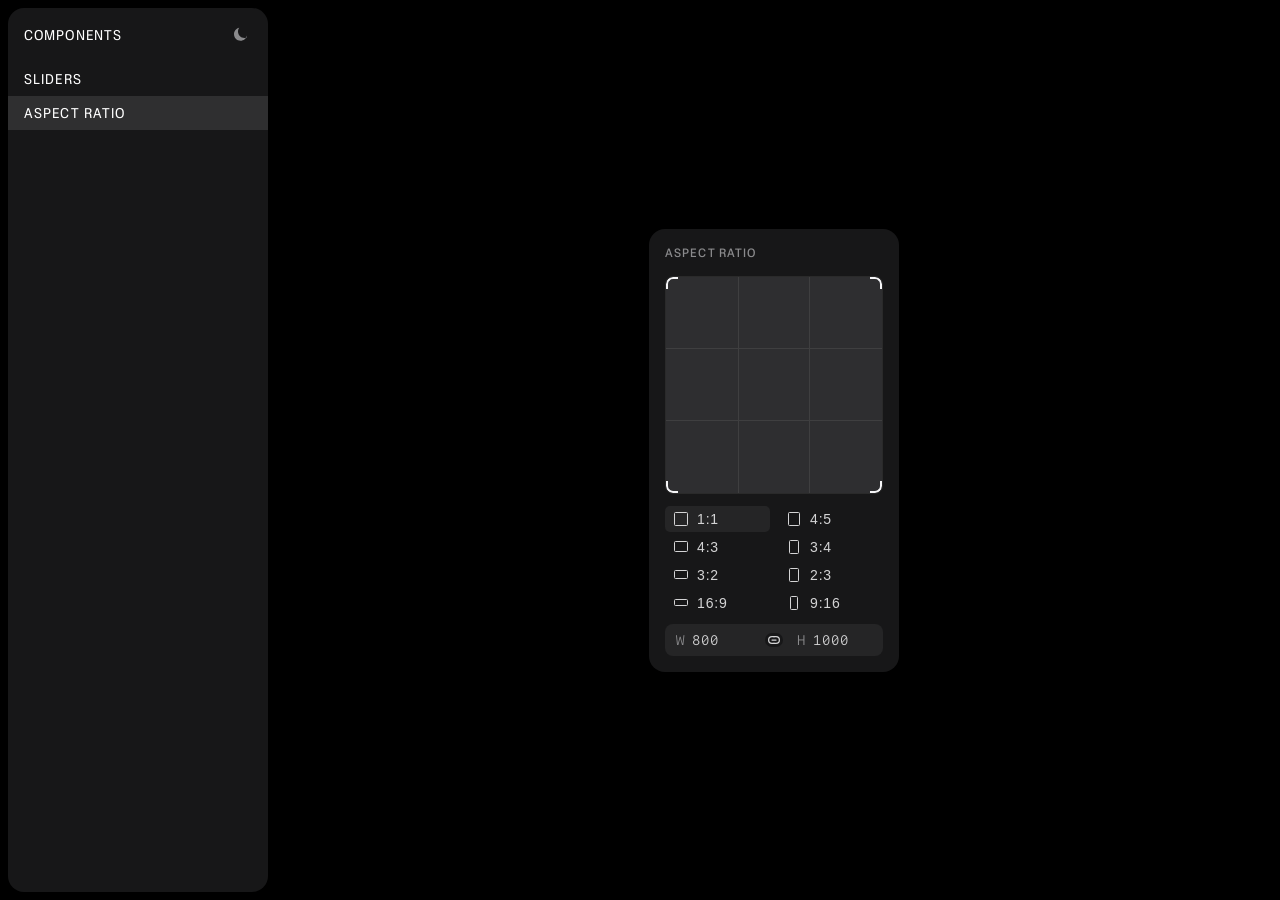
==== commit 26fb8d7b: "Refine aspect ratio component: link mesh animation, pill link icon, focus-only borders Co-Authored-B" ====
--- a/index.html
+++ b/index.html
@@ -776,15 +776,15 @@
           </div>
 
           <div class="ratio-custom is-linked">
-            <label class="ratio-field"><span class="ratio-field-label">W</span><input class="value-num ratio-w" type="text" inputmode="numeric" value="800" maxlength="5" aria-label="Width" /></label>
+            <div class="ratio-field"><span class="ratio-field-label">W</span><input class="value-num ratio-w" type="text" inputmode="numeric" value="800" maxlength="5" aria-label="Width" /></div>
             <button class="ratio-link is-linked" type="button" aria-pressed="true" aria-label="Link width and height">
-              <svg width="16" height="16" viewBox="0 0 16 16" fill="none" xmlns="http://www.w3.org/2000/svg">
-                <path class="link-half link-left" d="M8.5 5H5.5a3 3 0 0 0 0 6H8.5" stroke="currentColor" stroke-width="1.25" stroke-linecap="round"/>
-                <path class="link-half link-right" d="M7.5 5H10.5a3 3 0 0 1 0 6H7.5" stroke="currentColor" stroke-width="1.25" stroke-linecap="round"/>
+              <svg width="24" height="14" viewBox="-4 1 24 14" fill="none" xmlns="http://www.w3.org/2000/svg">
+                <path class="link-half link-left" d="M8.25 4.625H6a3.375 3.375 0 0 0 0 6.75H8.25" stroke="currentColor" stroke-width="1.25" stroke-linecap="round"/>
+                <path class="link-half link-right" d="M7.75 4.625H10a3.375 3.375 0 0 1 0 6.75H7.75" stroke="currentColor" stroke-width="1.25" stroke-linecap="round"/>
                 <line class="link-bar" x1="6" y1="8" x2="10" y2="8" stroke="currentColor" stroke-width="1.25" stroke-linecap="round"/>
               </svg>
             </button>
-            <label class="ratio-field"><span class="ratio-field-label">H</span><input class="value-num ratio-h" type="text" inputmode="numeric" value="1000" maxlength="5" aria-label="Height" /></label>
+            <div class="ratio-field"><span class="ratio-field-label">H</span><input class="value-num ratio-h" type="text" inputmode="numeric" value="1000" maxlength="5" aria-label="Height" /></div>
           </div>
         </div>
       </section>
--- a/styles/main.css
+++ b/styles/main.css
@@ -897,7 +897,7 @@
   height: 100%;
   border-radius: 7px; /* square's 8px radius minus its 1px border */
   background: color-mix(in srgb, var(--handle-color) 10%, transparent);
-  transition: width 75ms ease-out, height 75ms ease-out;
+  transition: width 100ms ease-out, height 100ms ease-out;
 }
 
 .crop-corner {
@@ -945,7 +945,7 @@
 }
 
 .ratio-option.is-active {
-  background: rgba(255, 255, 255, 0.1);
+  background: rgba(255, 255, 255, 0.06);
 }
 
 html.light-mode .ratio-option:hover {
@@ -953,7 +953,7 @@
 }
 
 html.light-mode .ratio-option.is-active {
-  background: #DCDDDE;
+  background: rgba(0, 0, 0, 0.06);
 }
 
 .ratio-mini {
@@ -973,49 +973,100 @@
 .ratio-custom {
   position: relative;
   display: flex;
-  gap: 28px;
+  gap: 24px;
   margin-top: 8px;
-}
-
-/* wire connecting the two fields while linked */
-.ratio-custom::before {
-  content: '';
+  transition: gap 100ms ease-out;
+}
+
+/* Linked: the two fields mesh into one joined field (shared seam, squared inner corners). */
+.ratio-custom.is-linked {
+  gap: 0;
+}
+
+.ratio-custom.is-linked .ratio-field:first-of-type {
+  border-radius: 8px 0 0 8px;
+}
+
+.ratio-custom.is-linked .ratio-field:first-of-type:not(:focus-within) {
+  border-right-color: transparent;
+}
+
+.ratio-custom.is-linked .ratio-field:last-of-type {
+  border-radius: 0 8px 8px 0;
+}
+
+.ratio-custom.is-linked .ratio-field:last-of-type:not(:focus-within) {
+  border-left-color: transparent;
+}
+
+/* Only H's left edge moves. Its label padding offsets the field's shift so the H text stays
+   at one fixed x (unlinked: field left 121 + border 1 + padding 10; linked: 109 + 1 + 22;
+   hover: 112 + 1 + 19). Same duration/easing as the gap (border widths stay 1px: browsers snap animated border widths to whole pixels, which jitters), so the sum never drifts. */
+.ratio-custom.is-linked .ratio-field:last-of-type .ratio-field-label {
+  padding-left: 22px;
+}
+
+.ratio-custom.is-linked:has(.ratio-link:hover) .ratio-field:last-of-type .ratio-field-label {
+  padding-left: 19px;
+}
+
+/* Hovering the link while unlinked: the fields come together some. H's label padding offsets the
+   field's shift (field left 116 + border 1 + padding 15) so the H text stays put. */
+.ratio-custom:not(.is-linked):has(.ratio-link:hover) {
+  gap: 14px;
+}
+
+.ratio-custom:not(.is-linked):has(.ratio-link:hover) .ratio-field:last-of-type .ratio-field-label {
+  padding-left: 15px;
+}
+
+/* Hovering the link while linked: the fields pull apart a little. */
+.ratio-custom.is-linked:has(.ratio-link:hover) {
+  gap: 6px;
+}
+
+.ratio-custom.is-linked:has(.ratio-link:hover) .ratio-field:first-of-type {
+  border-radius: 8px 4px 4px 8px;
+  border-right-color: var(--field-border);
+}
+
+.ratio-custom.is-linked:has(.ratio-link:hover) .ratio-field:last-of-type {
+  border-radius: 4px 8px 8px 4px;
+  border-left-color: var(--field-border);
+}
+
+.ratio-link {
   position: absolute;
   top: 50%;
   left: 50%;
-  width: 28px;
-  height: 1px;
-  background: var(--text-dim);
-  transform: translate(-50%, -50%) scaleX(0);
-  transition: transform 100ms ease-out;
-}
-
-.ratio-custom.is-linked::before {
-  transform: translate(-50%, -50%) scaleX(1);
-}
-
-.ratio-custom.is-linked .ratio-field {
-  border-color: var(--text-dim);
-}
-
-.ratio-link {
-  position: absolute;
-  top: 50%;
-  left: 50%;
-  z-index: 1;
+  z-index: 2;
   display: inline-flex;
   align-items: center;
   justify-content: center;
-  width: 20px;
-  height: 20px;
+  width: 24px; /* unlinked: halves sit apart (even widths keep the centered pill on whole pixels) */
+  height: 14px; /* glyph is 8px tall: exactly 3px of padding above and below */
   padding: 0;
   border: none;
-  border-radius: 50%;
+  border-radius: 999px;
   background: var(--card-bg);
   color: var(--text-dim);
   cursor: pointer;
   transform: translate(-50%, -50%);
-  transition: color 100ms ease-out;
+  transition: color 100ms ease-out, width 100ms ease-out;
+}
+
+/* Absolutely centered (not a flex item): buttons start-align overflowing content, which
+   shifted the glyph off-center and made it jump while the pill width animated. */
+.ratio-link svg {
+  position: absolute;
+  top: 50%;
+  left: 50%;
+  transform: translate(-50%, -50%);
+  overflow: visible;
+}
+
+.ratio-link.is-linked {
+  width: 18px; /* linked: glyph is 12px wide, so exactly 3px of padding left and right, same as top and bottom */
 }
 
 .ratio-link:hover,
@@ -1027,8 +1078,8 @@
   transition: transform 100ms ease-out;
 }
 
-.link-left { transform: translateX(-2.5px); }
-.link-right { transform: translateX(2.5px); }
+.link-left { transform: translateX(-3px); }
+.link-right { transform: translateX(3px); }
 
 .ratio-link.is-linked .link-half {
   transform: translateX(0);
@@ -1049,26 +1100,35 @@
   min-width: 0;
   display: flex;
   align-items: center;
-  gap: 8px;
+  gap: 0;
   height: 32px;
-  padding: 0 10px;
-  border: 1px solid var(--border);
+  padding: 0;
+  --field-border: transparent; /* borders show only while a field is focused */
+  border: 1px solid var(--field-border);
   border-radius: 8px;
-  background: rgba(255, 255, 255, 0.03);
+  background: rgba(255, 255, 255, 0.06); /* same tint as the option hover */
   color: var(--text-color);
   cursor: text;
-  transition: border-color 200ms ease-out, background-color 200ms ease-out;
+  transition: border-color 100ms ease-out, background-color 200ms ease-out,
+    border-radius 100ms ease-out;
 }
 
 html.light-mode .ratio-field {
-  background: rgba(0, 0, 0, 0.03);
+  background: rgba(0, 0, 0, 0.06);
 }
 
 .ratio-field:focus-within {
-  border-color: var(--text-dim);
+  position: relative;
+  z-index: 1;
+  --field-border: var(--text-dim); /* full border all the way around, in both themes */
 }
 
 .ratio-field-label {
+  align-self: stretch;
+  display: flex;
+  align-items: center;
+  padding: 0 8px 0 10px;
+  transition: padding-left 100ms ease-out;
   cursor: ew-resize;
   touch-action: none;
   font-family: 'CommitMono', monospace;
@@ -1081,5 +1141,7 @@
   flex: 1;
   min-width: 0;
   width: 100%;
+  height: 100%;
+  padding-right: 10px;
   text-align: left;
 }
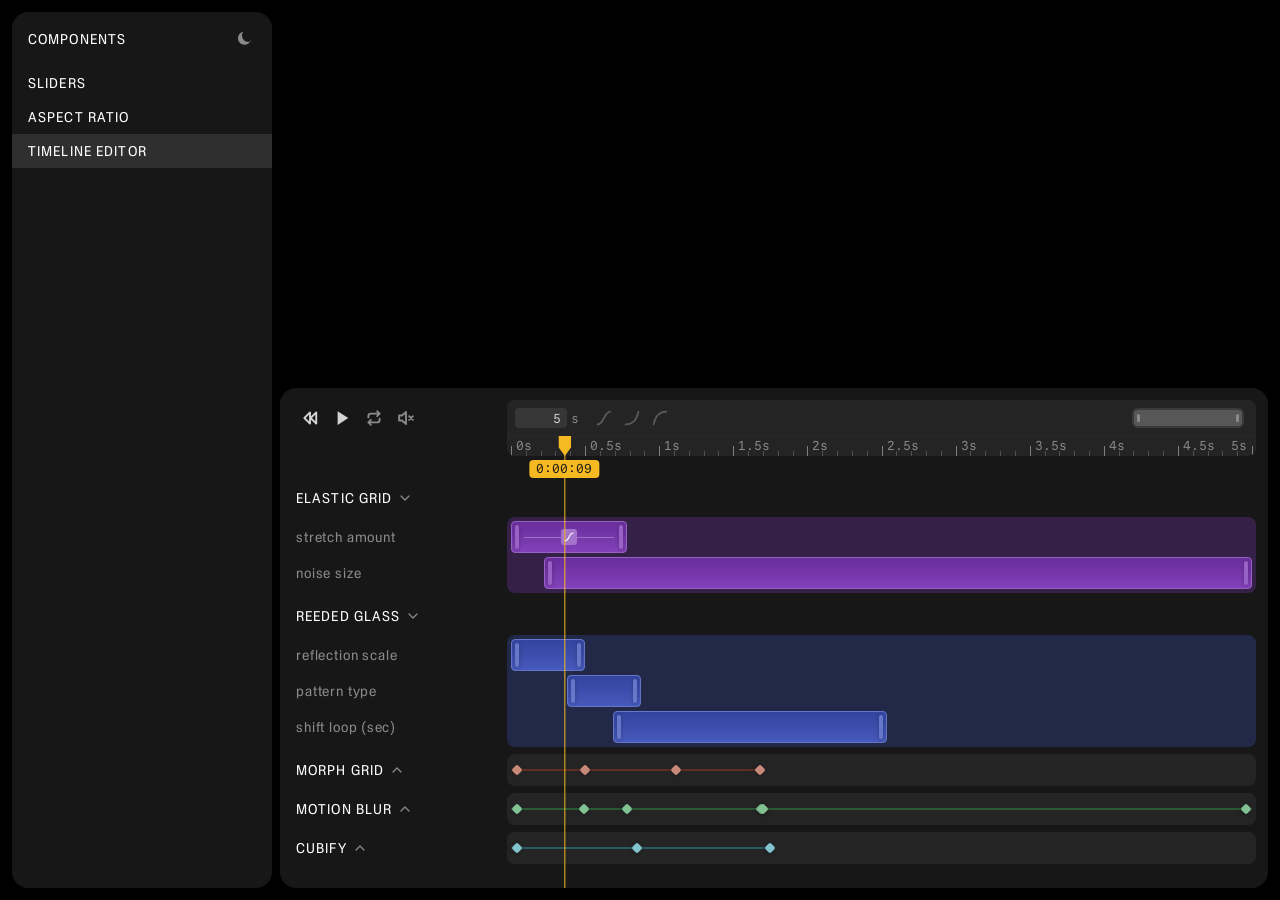
==== commit bb28f809: "Add Timeline editor component Collapsible sections with draggable, resizable tracks, easing, snappin" ====
--- a/index.html
+++ b/index.html
@@ -30,7 +30,8 @@
       <nav class="sidebar-nav">
         <div class="nav-group">
           <button class="nav-item" data-target="sliders">Sliders</button>
-          <button class="nav-item is-active" data-target="aspect-ratio">Aspect ratio</button>
+          <button class="nav-item" data-target="aspect-ratio">Aspect ratio</button>
+          <button class="nav-item is-active" data-target="timeline-editor">Timeline editor</button>
         </div>
       </nav>
     </aside>
@@ -754,7 +755,7 @@
         </div>
       </section>
 
-      <section class="panel panel-centered" id="aspect-ratio" data-panel>
+      <section class="panel panel-centered" id="aspect-ratio" data-panel hidden>
         <div class="ratio-card" data-aspect-ratio>
           <h1 class="ratio-title">Aspect ratio</h1>
 
@@ -788,10 +789,55 @@
           </div>
         </div>
       </section>
+
+      <section class="panel panel-bottom" id="timeline-editor" data-panel>
+        <div class="timeline" data-timeline>
+          <div class="tl-resize" data-tl-resize aria-label="Resize timeline height"></div>
+          <div class="tl-head">
+            <div class="tl-side-head">
+            <div class="tl-controls">
+              <button class="tl-btn" type="button" data-tl-rewind aria-label="Rewind">
+                <svg width="20" height="20" viewBox="0 0 16 16" fill="none"><path d="M8 3.5L3.5 8L8 12.5V3.5Z M13 3.5L8.5 8L13 12.5V3.5Z" stroke="currentColor" stroke-width="1.5" stroke-linejoin="round"/></svg>
+              </button>
+              <button class="tl-btn" type="button" data-tl-play aria-label="Play">
+                <svg class="tl-icon-play" width="20" height="20" viewBox="0 0 16 16"><path d="M4.5 2.5V13.5L13 8L4.5 2.5Z" fill="currentColor"/></svg>
+                <svg class="tl-icon-pause" width="20" height="20" viewBox="0 0 16 16"><rect x="3.5" y="3" width="3" height="10" rx="0.6" fill="currentColor"/><rect x="9.5" y="3" width="3" height="10" rx="0.6" fill="currentColor"/></svg>
+              </button>
+              <button class="tl-btn" type="button" data-tl-loop aria-label="Loop playback" aria-pressed="false" title="Loop">
+                <svg width="20" height="20" viewBox="0 0 16 16" fill="none"><path d="M3.5 7.5V6.5C3.5 5.4 4.4 4.5 5.5 4.5H12.5M10.5 2.5L12.5 4.5L10.5 6.5M12.5 8.5V9.5C12.5 10.6 11.6 11.5 10.5 11.5H3.5M5.5 9.5L3.5 11.5L5.5 13.5" stroke="currentColor" stroke-width="1.5" stroke-linecap="round" stroke-linejoin="round"/></svg>
+              </button>
+              <button class="tl-btn is-muted" type="button" data-tl-mute aria-label="Mute">
+                <svg width="20" height="20" viewBox="0 0 16 16" fill="none"><path d="M2.5 6H4.8L8 3.2V12.8L4.8 10H2.5V6Z" stroke="currentColor" stroke-width="1.5" stroke-linejoin="round"/><path d="M10.5 6.5L13.5 9.5M13.5 6.5L10.5 9.5" stroke="currentColor" stroke-width="1.5" stroke-linecap="round"/></svg>
+              </button>
+            </div>
+            </div>
+            <div class="tl-main-head">
+              <div class="tl-toolbar">
+              <label class="tl-dur" title="Duration"><input type="text" inputmode="decimal" value="5" maxlength="4" data-tl-duration aria-label="Timeline duration in seconds" /><span>s</span></label>
+              <div class="tl-ease" role="group" aria-label="Easing for the selected track">
+                <button class="tl-btn" type="button" data-ease="inout" title="Ease in + ease out" aria-label="Ease in and ease out" disabled></button>
+                <button class="tl-btn" type="button" data-ease="in" title="Ease in" aria-label="Ease in" disabled></button>
+                <button class="tl-btn" type="button" data-ease="out" title="Ease out" aria-label="Ease out" disabled></button>
+              </div>
+              <span class="tl-zoom" data-tl-zoom aria-label="Zoom and scroll timeline"><span class="tl-zoom-thumb" data-tl-zoomthumb><b class="l"></b><b class="r"></b></span></span>
+            </div>
+              <div class="tl-ruler-wrap" data-tl-rulerwrap><div class="tl-ruler" data-tl-ruler></div></div>
+            </div>
+          </div>
+          <div class="tl-body" data-tl-body>
+            <div class="tl-labels" data-tl-labels></div>
+            <div class="tl-scroll" data-tl-scroll><div class="tl-rows" data-tl-rows></div></div>
+          </div>
+          <div class="tl-fade tl-fade-top"></div>
+          <div class="tl-fade" data-tl-fade></div>
+          <div class="tl-playhead-layer"><div class="tl-playhead" data-tl-playhead><span class="tl-flag" data-tl-flag></span></div></div>
+        </div>
+      </section>
     </main>
   </div>
 
   <script src="scripts/slider.js"></script>
   <script src="scripts/app.js"></script>
+  <script src="scripts/timeline.js"></script>
 </body>
 </html>
--- a/styles/main.css
+++ b/styles/main.css
@@ -89,7 +89,7 @@
   display: flex;
   align-items: stretch;
   min-height: 100vh;
-  padding: 8px;
+  padding: 12px;
   gap: 8px;
 }
 
@@ -254,6 +254,7 @@
 .content {
   flex: 1;
   display: flex;
+  min-width: 0;
 }
 
 .panel {
@@ -1145,3 +1146,631 @@
   padding-right: 10px;
   text-align: left;
 }
+
+/* ---------- timeline editor ---------- */
+
+.panel-bottom {
+  align-items: flex-end;
+  min-width: 0;
+}
+
+.timeline {
+  --tl-pps: 270px;
+  --tl-row: 32px;
+  --tl-clip: 32px;
+  --tl-headrow: 22px;
+  --tl-side: 223px;
+  --tl-edge: 12px; /* right padding of the timing UI and the rows, always */
+  --tl-inset: 4px; /* left inset shared by the timing UI and the rows */
+  position: relative;
+  display: flex;
+  flex-direction: column;
+  width: 100%;
+  height: 500px;
+  min-width: 0;
+  padding: 12px 0 0 0;
+  background: var(--card-bg);
+  border-radius: 16px;
+  overflow: hidden;
+  font-family: 'Baikal Trial Variable', 'Baikal Trial Light', sans-serif;
+  font-variation-settings: 'wght' 350, 'wdth' 70, 'ital' 0;
+  font-size: 14px;
+  letter-spacing: 0.06em;
+  color: var(--text-color);
+  transition: background-color 200ms ease-out, color 200ms ease-out;
+}
+
+.tl-head { display: flex; flex: 0 0 auto; }
+.tl-side-head { flex: 0 0 var(--tl-side); padding-left: 16px; }
+.tl-main-head {
+  flex: 1;
+  min-width: 0;
+  margin: 0 var(--tl-edge) 0 var(--tl-inset);
+  border-radius: 8px;
+  overflow: hidden;
+}
+
+.tl-controls {
+  display: flex;
+  align-items: center;
+  gap: 4px;
+  height: 36px;
+}
+
+.tl-btn {
+  display: grid;
+  place-items: center;
+  width: 28px;
+  height: 28px;
+  padding: 0;
+  border: none;
+  border-radius: 6px;
+  background: transparent;
+  color: var(--text-color);
+  cursor: pointer;
+  transition: background-color 150ms ease-out, color 150ms ease-out;
+}
+.tl-btn:hover { background: color-mix(in srgb, var(--text-color) 10%, transparent); }
+.tl-btn.is-muted { color: var(--text-dim); }
+.tl-icon-pause { display: none; }
+.timeline.is-playing .tl-icon-play { display: none; }
+.timeline.is-playing .tl-icon-pause { display: block; }
+
+.tl-toolbar {
+  display: flex;
+  align-items: center;
+  justify-content: space-between;
+  height: 36px;
+  padding: 0 12px 0 8px;
+  background: color-mix(in srgb, var(--text-color) 7%, transparent);
+}
+.tl-dur {
+  display: flex;
+  align-items: center;
+  margin-right: 12px;
+  font-family: 'CommitMono', ui-monospace, Menlo, monospace;
+  font-size: 13px;
+  letter-spacing: 0;
+  color: var(--text-dim);
+}
+.tl-dur input {
+  width: 52px;
+  height: 20px;
+  margin: 0;
+  padding: 0 6px;
+  border: none;
+  border-radius: 4px;
+  background: color-mix(in srgb, var(--text-color) 10%, transparent);
+  color: var(--text-color);
+  font: inherit;
+  text-align: right;
+  user-select: text;
+  outline: none;
+  transition: background-color 120ms ease-out;
+}
+.tl-dur input:hover { background: color-mix(in srgb, var(--text-color) 14%, transparent); }
+.tl-dur input:focus {
+  background: color-mix(in srgb, var(--text-color) 14%, transparent);
+  box-shadow: inset 0 0 0 1px var(--text-dim);
+}
+.tl-dur span { margin-left: 4px; }
+.tl-zoom {
+  position: relative;
+  margin-left: auto;
+  width: 112px;
+  height: 20px;
+  border-radius: 6px;
+  background: color-mix(in srgb, var(--text-color) 12%, transparent);
+  touch-action: none;
+}
+/* the handle floats 2px inside the pill on every side */
+.tl-zoom-thumb {
+  position: absolute;
+  top: 2px;
+  bottom: 2px;
+  left: 2px;
+  width: 100%;
+  min-width: 28px;
+  border-radius: 4px;
+  background: color-mix(in srgb, var(--text-color) 19%, transparent);
+  cursor: grab;
+}
+.tl-zoom-thumb:hover { background: color-mix(in srgb, var(--text-color) 26%, transparent); }
+.tl-zoom-thumb.is-dragging { cursor: grabbing; }
+.tl-zoom-thumb b {
+  position: absolute;
+  top: 0;
+  bottom: 0;
+  width: 10px;
+  cursor: ew-resize;
+}
+.tl-zoom-thumb b.l { left: 0; }
+.tl-zoom-thumb b.r { right: 0; }
+.tl-zoom-thumb b::after {
+  content: '';
+  position: absolute;
+  top: 4px;
+  bottom: 4px;
+  width: 3px;
+  border-radius: 2px;
+  background: var(--text-dim);
+}
+.tl-zoom-thumb b.l::after { left: 3px; }
+.tl-zoom-thumb b.r::after { right: 3px; }
+
+.tl-ruler-wrap {
+  height: 20px;
+  overflow: hidden;
+  background: color-mix(in srgb, var(--text-color) 7%, transparent);
+  border-top: 1px solid var(--border);
+}
+.tl-ruler {
+  position: relative;
+  height: 19px;
+  width: calc(var(--tl-pps) * var(--tl-dur) + 2 * var(--tl-inset));
+  font-family: 'CommitMono', ui-monospace, Menlo, monospace;
+  font-size: 13px;
+  letter-spacing: 0;
+  cursor: col-resize;
+}
+.tl-tick {
+  position: absolute;
+  bottom: 0;
+  width: 1px;
+  height: 5px;
+  background: var(--text-dim);
+  opacity: 0.45;
+  pointer-events: none;
+}
+.tl-tick.major { height: 10px; opacity: 0.9; }
+/* labels sit in the top half, ticks in the bottom, so they can never overlap */
+.tl-tick-label {
+  position: absolute;
+  top: 2px;
+  margin-left: 5px;
+  line-height: 13px;
+  white-space: nowrap;
+  color: var(--text-dim);
+  pointer-events: none;
+}
+.tl-tick-label.is-last { margin-left: -5px; transform: translateX(-100%); }
+
+.tl-body {
+  display: flex;
+  flex: 1;
+  min-height: 0;
+  margin-top: 26px; /* 18px time pill + 4px gap below the ruler + 4px gap above the rows */
+  overflow-y: auto;
+  overflow-x: hidden;
+  scrollbar-width: none;
+}
+.tl-body::-webkit-scrollbar { display: none; }
+
+.tl-labels {
+  flex: 0 0 var(--tl-side);
+  padding-left: 16px;
+  min-width: 0;
+}
+.tl-scroll {
+  flex: 1;
+  min-width: 0;
+  overflow-x: auto;
+  overflow-y: hidden;
+  scrollbar-width: none;
+  align-self: flex-start;
+  margin: 0 var(--tl-edge) 0 var(--tl-inset); /* same left/right edges as the timing UI */
+}
+.tl-scroll::-webkit-scrollbar { display: none; }
+.tl-rows {
+  width: calc(var(--tl-pps) * var(--tl-dur) + 2 * var(--tl-inset));
+  padding-bottom: 12px;
+}
+
+.tl-group-head { height: var(--tl-headrow); margin-top: 12px; margin-bottom: 8px; }
+.tl-group.is-first .tl-group-head { margin-top: 5px; } /* room for a collapsed bar that rises above its heading */
+
+.tl-labels .tl-group-head {
+  display: flex;
+  align-items: center;
+  gap: 8px;
+  padding-right: 12px;
+}
+.tl-group-name {
+  display: flex;
+  align-items: center;
+  gap: 8px;
+  padding: 0;
+  border: none;
+  background: transparent;
+  color: #FFFFFF;
+  font: inherit;
+  font-variation-settings: 'wght' 350, 'wdth' 65, 'ital' 0;
+  text-transform: uppercase;
+  letter-spacing: 0.07rem;
+  cursor: pointer;
+  transition: color 200ms ease-out;
+}
+html.light-mode .tl-group-name { color: #000000; }
+.tl-group-name svg { transition: transform 150ms ease-out; color: var(--text-dim); }
+.tl-group.is-collapsed .tl-group-name svg { transform: rotate(180deg); }
+
+.tl-row-label {
+  display: flex;
+  align-items: center;
+  justify-content: space-between;
+  height: var(--tl-row);
+  padding-right: 12px;
+  color: var(--text-dim);
+  white-space: nowrap;
+}
+.tl-row-label:hover { color: var(--text-color); }
+
+.tl-hover-icon {
+  display: grid;
+  place-items: center;
+  width: 16px;
+  height: 16px;
+  margin-left: auto;
+  padding: 0;
+  border: none;
+  background: transparent;
+  color: var(--text-dim);
+  opacity: 0;
+  cursor: pointer;
+  transition: opacity 120ms ease-out;
+}
+.tl-group-head:hover .tl-hover-icon,
+.tl-row-label:hover .tl-hover-icon { opacity: 1; }
+.tl-hover-icon:hover { color: var(--text-color); }
+
+.tl-group.is-collapsed .tl-group-body { display: none; }
+.tl-collapsed-bar { display: none; }
+.tl-group.is-collapsed .tl-collapsed-bar { display: block; }
+
+.tl-group-body-track {
+  /* the band is as wide as the visible area and sticks to the left, so it never scrolls away:
+     its rounded edges are always visible while the tracks inside it move */
+  position: sticky;
+  left: 0;
+  width: var(--tl-view-w, 100%);
+  margin: 0;
+  padding: 4px;
+  overflow: hidden;
+  border-radius: 8px;
+  background: color-mix(in srgb, var(--bar) 30%, var(--card-bg));
+}
+.tl-strip {
+  position: relative;
+  width: calc(var(--tl-pps) * var(--tl-dur));
+  transform: translateX(calc(-1 * var(--tl-sl, 0px)));
+}
+.tl-collapsed-bar .tl-strip {
+  position: absolute;
+  top: 0;
+  left: 0;
+  height: 100%;
+  width: calc(var(--tl-pps) * var(--tl-dur) + 2 * var(--tl-inset));
+}
+.tl-track-row {
+  position: relative;
+  height: var(--tl-row);
+}
+/* flex gap instead of sibling margins: a deleted (hidden) row leaves no stray space behind */
+.tl-group-body-track .tl-strip { display: flex; flex-direction: column; gap: 4px; }
+.tl-labels .tl-group-body { display: flex; flex-direction: column; gap: 4px; padding: 4px 0; }
+.tl-collapsed-bar {
+  height: var(--tl-clip); /* a collapsed group is as tall as a track */
+  margin-left: 0;
+  border-radius: 8px;
+  background: color-mix(in srgb, var(--text-color) 7%, transparent);
+}
+/* A collapsed heading is as tall as its bar (a track) and its text stays centered in it. Its top margin
+   is trimmed by the extra height / 2, so the text sits at exactly the same y as when expanded. */
+.tl-group.is-collapsed > .tl-group-head {
+  height: var(--tl-clip);
+  margin-top: calc(12px - (var(--tl-clip) - var(--tl-headrow)) / 2);
+  margin-bottom: 0;
+}
+.tl-group.is-collapsed.is-first > .tl-group-head {
+  margin-top: calc(5px - (var(--tl-clip) - var(--tl-headrow)) / 2);
+}
+/* in the rows column the bar takes the heading's place, with the same margins */
+.tl-rows .tl-group.is-collapsed > .tl-group-head { display: none; }
+.tl-rows .tl-group.is-collapsed > .tl-collapsed-bar {
+  margin-top: calc(12px - (var(--tl-clip) - var(--tl-headrow)) / 2);
+}
+.tl-rows .tl-group.is-collapsed.is-first > .tl-collapsed-bar {
+  margin-top: calc(5px - (var(--tl-clip) - var(--tl-headrow)) / 2);
+}
+
+.tl-clip {
+  --clip-border: color-mix(in srgb, var(--bar) 78%, white);
+  position: absolute;
+  top: 0;
+  height: var(--tl-clip);
+  border-radius: 4px;
+  background: linear-gradient(to bottom,
+    color-mix(in srgb, var(--bar) 86%, black),
+    color-mix(in srgb, var(--bar) 94%, white));
+  border: 1px solid var(--clip-border);
+  cursor: grab;
+  touch-action: none;
+}
+.tl-clip.is-dragging { cursor: grabbing; z-index: 3; }
+.tl-clip.is-selected {
+  /* a lighter tint of the track's own color, not white */
+  --clip-border: color-mix(in srgb, var(--bar) 52%, white);
+  background: linear-gradient(to bottom,
+    color-mix(in srgb, var(--bar) 78%, white),
+    color-mix(in srgb, var(--bar) 86%, white));
+  box-shadow: 0 0 0 1px color-mix(in srgb, var(--bar) 60%, transparent);
+}
+
+.tl-edge {
+  position: absolute;
+  top: 0;
+  bottom: 0;
+  width: 12px;
+  cursor: ew-resize;
+}
+.tl-edge.l { left: 0; }
+.tl-edge.r { right: 0; }
+.tl-edge::after, .tl-key::after {
+  content: '';
+  position: absolute;
+  /* 4px padding inside the track: 1px border + 3px */
+  top: 3px;
+  bottom: 3px;
+  width: 2px;
+  border-radius: 1px;
+  background: var(--clip-border);
+  box-shadow: 0 1px 4px rgba(0, 0, 0, 0.25);
+}
+.tl-edge::after { width: 4px; border-radius: 2px; }
+.tl-edge.l::after { left: 3px; }
+.tl-edge.r::after { right: 3px; }
+.tl-edge:hover::after, .tl-key:hover::after { background: color-mix(in srgb, var(--clip-border) 65%, white); }
+
+.tl-key {
+  position: absolute;
+  top: 0;
+  bottom: 0;
+  width: 10px;
+  margin-left: -5px;
+  cursor: ew-resize;
+}
+.tl-key::after { left: 4px; }
+
+.tl-curve-line {
+  position: absolute;
+  top: 50%;
+  left: 12px;
+  right: 12px;
+  height: 1px;
+  background: rgba(255, 255, 255, 0.28);
+  pointer-events: none;
+}
+.tl-curve {
+  position: absolute;
+  top: 50%;
+  left: 50%;
+  width: 16px;
+  height: 16px;
+  margin: -8px 0 0 -8px;
+  padding: 0;
+  display: grid;
+  place-items: center;
+  border: none;
+  border-radius: 3px;
+  background: color-mix(in srgb, var(--bar) 70%, white);
+  color: #fff;
+  cursor: pointer;
+}
+.tl-curve:hover { background: color-mix(in srgb, var(--bar) 50%, white); }
+
+.tl-playhead-layer {
+  position: absolute;
+  top: 48px;
+  bottom: 0;
+  left: var(--tl-side);
+  right: var(--tl-edge);
+  overflow: hidden;
+  pointer-events: none;
+  z-index: 5;
+}
+.tl-playhead {
+  position: absolute;
+  top: 0;
+  bottom: 0;
+  left: 0;
+  width: 1px;
+  background: #F5B921;
+}
+.tl-playhead::before {
+  content: '';
+  position: absolute;
+  top: 0;
+  left: -6px;
+  width: 13px;
+  height: 20px;
+  background: #F5B921;
+  clip-path: polygon(0 0, 100% 0, 100% 55%, 50% 100%, 0 55%);
+}
+.tl-flag {
+  position: absolute;
+  top: 24px; /* 20px ruler + 4px gap */
+  left: 0; /* set from JS so the pill never leaves the timing UI */
+  padding: 0 7px;
+  border-radius: 4px;
+  background: #F5B921;
+  color: #1A1A1B;
+  font-family: 'CommitMono', ui-monospace, Menlo, monospace;
+  font-size: 13px;
+  letter-spacing: 0;
+  line-height: 18px;
+  white-space: nowrap;
+}
+
+.tl-resize {
+  position: absolute;
+  top: 0;
+  left: 0;
+  right: 0;
+  height: 10px;
+  cursor: ns-resize;
+  z-index: 10;
+  touch-action: none;
+}
+.tl-resize::after {
+  content: '';
+  position: absolute;
+  top: 3px;
+  left: 50%;
+  width: 36px;
+  height: 3px;
+  margin-left: -18px;
+  border-radius: 2px;
+  background: var(--text-dim);
+  opacity: 0;
+  transition: opacity 150ms ease-out;
+}
+.tl-resize:hover::after, .timeline.is-resizing .tl-resize::after { opacity: 0.6; }
+.timeline.is-resizing { user-select: none; }
+
+/* fade at the bottom hints that there is more to scroll to */
+.tl-fade {
+  position: absolute;
+  left: 0;
+  right: 0;
+  bottom: 0;
+  height: 56px;
+  background: linear-gradient(to bottom, transparent, var(--card-bg));
+  opacity: 0;
+  pointer-events: none;
+  z-index: 6;
+  transition: opacity 200ms ease-out;
+}
+.timeline.has-more .tl-fade:not(.tl-fade-top) { opacity: 0.9; }
+
+/* same fade above the tracks when scrolled down: 12 padding + 36 toolbar + 20 ruler + 20 gap */
+.tl-fade-top {
+  top: 94px;
+  bottom: auto;
+  background: linear-gradient(to top, transparent, var(--card-bg));
+}
+.timeline.has-more-above .tl-fade-top { opacity: 0.9; }
+
+/* eye toggle: a hidden group turns every track and its band the same dark gray */
+.tl-eye span { display: grid; place-items: center; }
+.tl-eye .eye-off { display: none; }
+.tl-group.is-muted .tl-eye .eye-on { display: none; }
+.tl-group.is-muted .tl-eye .eye-off { display: grid; }
+.tl-group.is-muted .tl-eye { opacity: 1; }
+.tl-group.is-muted { --bar: #5B5B5E !important; } /* beats the inline per-group color */
+.tl-group.is-muted .tl-group-name { color: var(--text-dim); }
+.tl-group-body-track, .tl-clip { transition: background-color 150ms ease-out; }
+
+/* dragged all the way down: only the timeline head (controls, toolbar, ruler) shows */
+.timeline.is-head-only .tl-flag,
+.timeline.is-head-only .tl-fade,
+.timeline.is-head-only .tl-fade-top { display: none; }
+
+/* easing buttons: left side of the toolbar, gray until a track is selected */
+.tl-ease { display: flex; gap: 2px; }
+.tl-ease .tl-btn { width: 26px; height: 26px; }
+.tl-ease .tl-btn:disabled { opacity: 0.3; cursor: default; pointer-events: none; }
+.tl-ease .tl-btn.is-active { background: color-mix(in srgb, var(--text-color) 16%, transparent); }
+
+/* eye + delete sit together at the right end of a section heading */
+.tl-group-del { margin-left: 0; }
+.tl-group[hidden] { display: none; }
+
+/* keyframe hints inside a collapsed section */
+.tl-collapsed-bar { position: sticky; left: 0; width: var(--tl-view-w, 100%); overflow: hidden; }
+.tl-kf-line {
+  position: absolute;
+  top: 50%;
+  height: 2px;
+  margin-top: -1px;
+  border-radius: 1px;
+  background: color-mix(in srgb, var(--bar) 45%, transparent);
+  pointer-events: none;
+}
+.tl-kf {
+  position: absolute;
+  top: 50%;
+  width: 8px;
+  height: 8px;
+  margin: -4px 0 0 -4px;
+  transform: rotate(45deg);
+  border-radius: 2px;
+  background: color-mix(in srgb, var(--bar) 60%, white);
+  box-shadow: 0 1px 4px rgba(0, 0, 0, 0.25);
+  pointer-events: none;
+}
+
+/* loop toggle */
+.tl-btn[data-tl-loop] { color: var(--text-dim); }
+.tl-btn[data-tl-loop]:hover { color: var(--text-color); }
+.tl-btn[data-tl-loop].is-on {
+  color: var(--text-color);
+  background: color-mix(in srgb, var(--text-color) 16%, transparent);
+}
+
+/* right-click easing menu */
+.tl-menu {
+  position: fixed;
+  z-index: 1000;
+  min-width: 190px;
+  padding: 6px;
+  border: 1px solid var(--border);
+  border-radius: 10px;
+  background: var(--card-bg);
+  box-shadow: 0 8px 24px rgba(0, 0, 0, 0.35);
+  font-family: 'Baikal Trial Variable', 'Baikal Trial Light', sans-serif;
+  font-variation-settings: 'wght' 350, 'wdth' 70, 'ital' 0;
+  font-size: 14px;
+  letter-spacing: 0.06em;
+  color: var(--text-color);
+  user-select: none;
+}
+.tl-menu-title {
+  padding: 4px 8px 6px;
+  font-variation-settings: 'wght' 350, 'wdth' 65, 'ital' 0;
+  font-size: 12px;
+  letter-spacing: 0.07rem;
+  text-transform: uppercase;
+  color: var(--text-dim);
+}
+.tl-menu-sep { height: 1px; margin: 4px 0; background: var(--border); }
+.tl-menu-item {
+  display: flex;
+  align-items: center;
+  gap: 8px;
+  width: 100%;
+  padding: 6px 8px;
+  border: none;
+  border-radius: 6px;
+  background: transparent;
+  color: inherit;
+  font: inherit;
+  letter-spacing: inherit;
+  text-align: left;
+  cursor: pointer;
+}
+.tl-menu-item:hover, .tl-menu-item:focus-visible { background: color-mix(in srgb, var(--text-color) 10%, transparent); outline: none; }
+.tl-menu-item.is-active { background: color-mix(in srgb, var(--text-color) 16%, transparent); }
+.tl-menu-icon { display: grid; place-items: center; width: 16px; height: 16px; color: var(--text-dim); }
+.tl-menu-item.is-active .tl-menu-icon { color: var(--text-color); }
+
+/* `display: flex` on these would otherwise override the hidden attribute used when a row is deleted */
+.tl-row-label[hidden], .tl-track-row[hidden] { display: none; }
+
+/* per-setting eye (next to the X): grays out just that row's tracks */
+.tl-row-label .tl-eye { margin-left: auto; }
+.tl-row-label .tl-row-del { margin-left: 8px; }
+.tl-row-label.is-muted .tl-eye .eye-on { display: none; }
+.tl-row-label.is-muted .tl-eye .eye-off { display: grid; }
+.tl-row-label.is-muted .tl-eye { opacity: 1; }
+.tl-row-label.is-muted > span { color: var(--text-dim); }
+.tl-track-row.is-muted { --bar: #5B5B5E; }
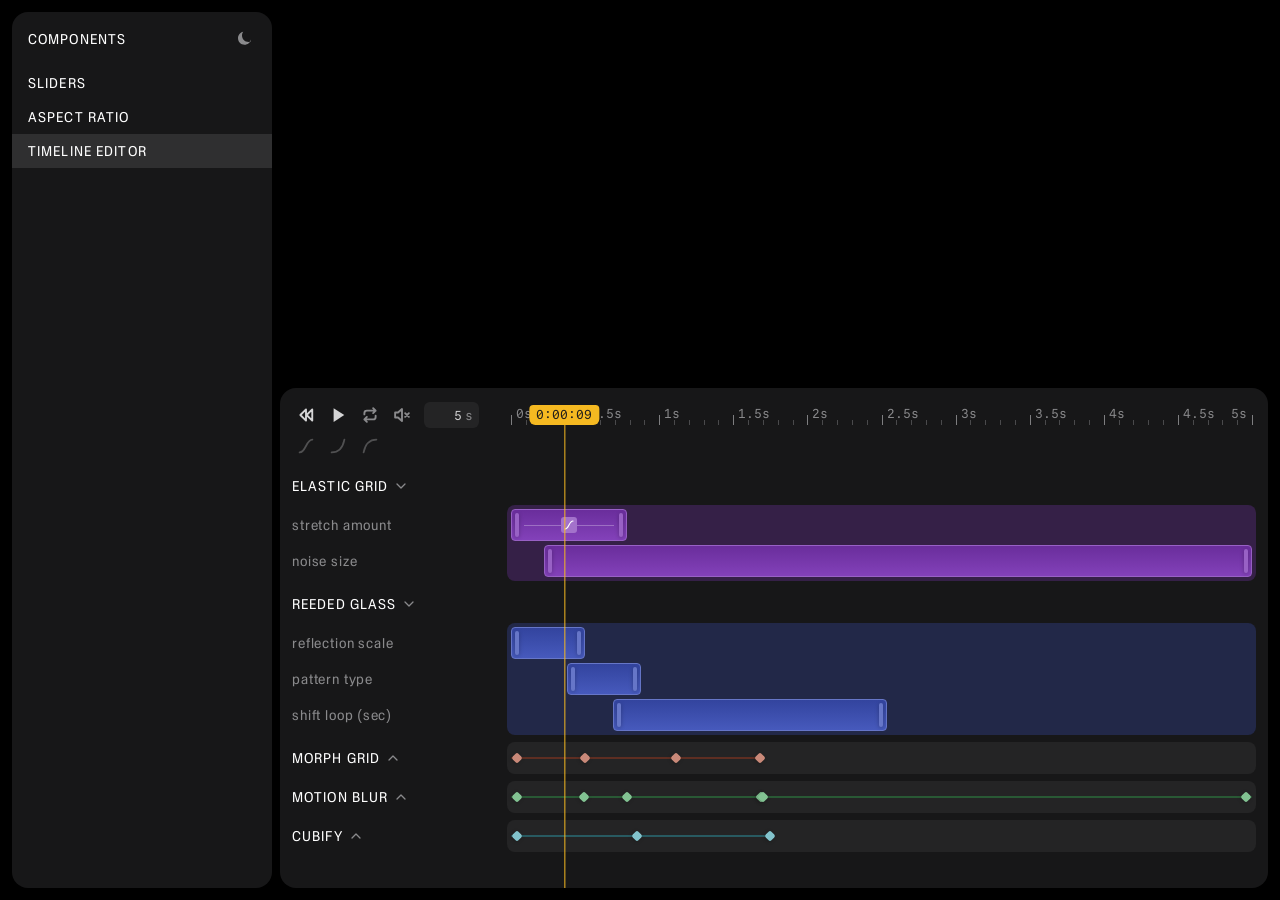
==== commit 876441c1: "Rework timeline head: drop zoom pill, move duration/easing under transport, timer pill as playhead -" ====
--- a/index.html
+++ b/index.html
@@ -809,18 +809,17 @@
               <button class="tl-btn is-muted" type="button" data-tl-mute aria-label="Mute">
                 <svg width="20" height="20" viewBox="0 0 16 16" fill="none"><path d="M2.5 6H4.8L8 3.2V12.8L4.8 10H2.5V6Z" stroke="currentColor" stroke-width="1.5" stroke-linejoin="round"/><path d="M10.5 6.5L13.5 9.5M13.5 6.5L10.5 9.5" stroke="currentColor" stroke-width="1.5" stroke-linecap="round"/></svg>
               </button>
-            </div>
-            </div>
-            <div class="tl-main-head">
-              <div class="tl-toolbar">
               <label class="tl-dur" title="Duration"><input type="text" inputmode="decimal" value="5" maxlength="4" data-tl-duration aria-label="Timeline duration in seconds" /><span>s</span></label>
+            </div>
+            <div class="tl-toolbar">
               <div class="tl-ease" role="group" aria-label="Easing for the selected track">
                 <button class="tl-btn" type="button" data-ease="inout" title="Ease in + ease out" aria-label="Ease in and ease out" disabled></button>
                 <button class="tl-btn" type="button" data-ease="in" title="Ease in" aria-label="Ease in" disabled></button>
                 <button class="tl-btn" type="button" data-ease="out" title="Ease out" aria-label="Ease out" disabled></button>
               </div>
-              <span class="tl-zoom" data-tl-zoom aria-label="Zoom and scroll timeline"><span class="tl-zoom-thumb" data-tl-zoomthumb><b class="l"></b><b class="r"></b></span></span>
-            </div>
+            </div>
+            </div>
+            <div class="tl-main-head">
               <div class="tl-ruler-wrap" data-tl-rulerwrap><div class="tl-ruler" data-tl-ruler></div></div>
             </div>
           </div>
--- a/styles/main.css
+++ b/styles/main.css
@@ -1177,24 +1177,29 @@
   font-size: 14px;
   letter-spacing: 0.06em;
   color: var(--text-color);
-  transition: background-color 200ms ease-out, color 200ms ease-out;
+  transition: background-color 150ms ease-out, color 150ms ease-out;
 }
 
 .tl-head { display: flex; flex: 0 0 auto; }
-.tl-side-head { flex: 0 0 var(--tl-side); padding-left: 16px; }
+.tl-side-head { flex: 0 0 var(--tl-side); padding-left: 12px; } /* 12px on the left, top and (collapsed) bottom */
 .tl-main-head {
   flex: 1;
   min-width: 0;
   margin: 0 var(--tl-edge) 0 var(--tl-inset);
-  border-radius: 8px;
+  border-radius: 8px 8px 0 0; /* the ruler's bottom corners are square */
   overflow: hidden;
+  display: flex;
+  flex-direction: column;
+  justify-content: flex-start;
+  cursor: col-resize;
+  padding-top: 5px; /* the 20px ruler is centered on the 30px button row */
 }
 
 .tl-controls {
   display: flex;
   align-items: center;
   gap: 4px;
-  height: 36px;
+  height: 30px;
 }
 
 .tl-btn {
@@ -1219,94 +1224,50 @@
 .tl-toolbar {
   display: flex;
   align-items: center;
-  justify-content: space-between;
-  height: 36px;
-  padding: 0 12px 0 8px;
-  background: color-mix(in srgb, var(--text-color) 7%, transparent);
+  height: 32px; /* 26px controls + 3px above and below; with the 30px button row it matches the 62px timing UI */
 }
 .tl-dur {
-  display: flex;
-  align-items: center;
-  margin-right: 12px;
+  /* the label is the visible field: number and "s" sit together, right-aligned inside it */
+  display: flex;
+  align-items: center;
+  justify-content: flex-end;
+  height: 26px; /* same height as the easing buttons */
+  margin-left: 4px;
+  padding: 0 6px;
+  border-radius: 6px; /* same radius as the easing buttons */
+  background: color-mix(in srgb, var(--text-color) 7%, transparent); /* same gray as a collapsed section */
   font-family: 'CommitMono', ui-monospace, Menlo, monospace;
   font-size: 13px;
   letter-spacing: 0;
   color: var(--text-dim);
+  cursor: text;
+  transition: background-color 150ms ease-out;
+}
+.tl-dur:hover { background: color-mix(in srgb, var(--text-color) 11%, transparent); }
+.tl-dur:focus-within {
+  background: color-mix(in srgb, var(--text-color) 11%, transparent);
+  box-shadow: inset 0 0 0 1px var(--text-dim);
 }
 .tl-dur input {
-  width: 52px;
-  height: 20px;
+  width: 4ch;
   margin: 0;
-  padding: 0 6px;
+  padding: 0;
   border: none;
-  border-radius: 4px;
-  background: color-mix(in srgb, var(--text-color) 10%, transparent);
+  background: transparent;
   color: var(--text-color);
   font: inherit;
   text-align: right;
   user-select: text;
   outline: none;
-  transition: background-color 120ms ease-out;
-}
-.tl-dur input:hover { background: color-mix(in srgb, var(--text-color) 14%, transparent); }
-.tl-dur input:focus {
-  background: color-mix(in srgb, var(--text-color) 14%, transparent);
-  box-shadow: inset 0 0 0 1px var(--text-dim);
-}
-.tl-dur span { margin-left: 4px; }
-.tl-zoom {
-  position: relative;
-  margin-left: auto;
-  width: 112px;
-  height: 20px;
-  border-radius: 6px;
-  background: color-mix(in srgb, var(--text-color) 12%, transparent);
-  touch-action: none;
-}
-/* the handle floats 2px inside the pill on every side */
-.tl-zoom-thumb {
-  position: absolute;
-  top: 2px;
-  bottom: 2px;
-  left: 2px;
-  width: 100%;
-  min-width: 28px;
-  border-radius: 4px;
-  background: color-mix(in srgb, var(--text-color) 19%, transparent);
-  cursor: grab;
-}
-.tl-zoom-thumb:hover { background: color-mix(in srgb, var(--text-color) 26%, transparent); }
-.tl-zoom-thumb.is-dragging { cursor: grabbing; }
-.tl-zoom-thumb b {
-  position: absolute;
-  top: 0;
-  bottom: 0;
-  width: 10px;
-  cursor: ew-resize;
-}
-.tl-zoom-thumb b.l { left: 0; }
-.tl-zoom-thumb b.r { right: 0; }
-.tl-zoom-thumb b::after {
-  content: '';
-  position: absolute;
-  top: 4px;
-  bottom: 4px;
-  width: 3px;
-  border-radius: 2px;
-  background: var(--text-dim);
-}
-.tl-zoom-thumb b.l::after { left: 3px; }
-.tl-zoom-thumb b.r::after { right: 3px; }
-
+}
+.tl-dur span { margin-left: 3px; }
 .tl-ruler-wrap {
   height: 20px;
   overflow: hidden;
-  background: color-mix(in srgb, var(--text-color) 7%, transparent);
-  border-top: 1px solid var(--border);
 }
 .tl-ruler {
   position: relative;
-  height: 19px;
+  height: 20px;
   width: calc(var(--tl-pps) * var(--tl-dur) + 2 * var(--tl-inset));
   font-family: 'CommitMono', ui-monospace, Menlo, monospace;
   font-size: 13px;
@@ -1333,13 +1294,14 @@
   color: var(--text-dim);
   pointer-events: none;
 }
+.tl-flag:active { cursor: grabbing; }
 .tl-tick-label.is-last { margin-left: -5px; transform: translateX(-100%); }
 
 .tl-body {
   display: flex;
   flex: 1;
   min-height: 0;
-  margin-top: 26px; /* 18px time pill + 4px gap below the ruler + 4px gap above the rows */
+  margin-top: 8px; /* gap between the ruler and the rows (the time pill now lives on the ruler) */
   overflow-y: auto;
   overflow-x: hidden;
   scrollbar-width: none;
@@ -1348,7 +1310,7 @@
 
 .tl-labels {
   flex: 0 0 var(--tl-side);
-  padding-left: 16px;
+  padding-left: 12px; /* same as the buttons above */
   min-width: 0;
 }
 .tl-scroll {
@@ -1388,7 +1350,7 @@
   text-transform: uppercase;
   letter-spacing: 0.07rem;
   cursor: pointer;
-  transition: color 200ms ease-out;
+  transition: color 150ms ease-out;
 }
 html.light-mode .tl-group-name { color: #000000; }
 .tl-group-name svg { transition: transform 150ms ease-out; color: var(--text-dim); }
@@ -1417,7 +1379,7 @@
   color: var(--text-dim);
   opacity: 0;
   cursor: pointer;
-  transition: opacity 120ms ease-out;
+  transition: opacity 150ms ease-out;
 }
 .tl-group-head:hover .tl-hover-icon,
 .tl-row-label:hover .tl-hover-icon { opacity: 1; }
@@ -1570,13 +1532,13 @@
 
 .tl-playhead-layer {
   position: absolute;
-  top: 48px;
+  top: 17px; /* 12px + 5px: where the ruler starts, centered on the top row of buttons */
   bottom: 0;
   left: var(--tl-side);
-  right: var(--tl-edge);
+  right: 0; /* reaches into the 12px right padding so the handle at the very end isn't cut off */
   overflow: hidden;
   pointer-events: none;
-  z-index: 5;
+  z-index: 7; /* above the scroll fades (6) so the line is never dimmed by them */
 }
 .tl-playhead {
   position: absolute;
@@ -1586,29 +1548,23 @@
   width: 1px;
   background: #F5B921;
 }
-.tl-playhead::before {
-  content: '';
-  position: absolute;
-  top: 0;
-  left: -6px;
-  width: 13px;
-  height: 20px;
-  background: #F5B921;
-  clip-path: polygon(0 0, 100% 0, 100% 55%, 50% 100%, 0 55%);
-}
 .tl-flag {
   position: absolute;
-  top: 24px; /* 20px ruler + 4px gap */
+  top: 0; /* sits on the ruler, so it stays visible even with the tracks collapsed away */
   left: 0; /* set from JS so the pill never leaves the timing UI */
   padding: 0 7px;
-  border-radius: 4px;
   background: #F5B921;
   color: #1A1A1B;
   font-family: 'CommitMono', ui-monospace, Menlo, monospace;
   font-size: 13px;
   letter-spacing: 0;
-  line-height: 18px;
+  line-height: 20px;
   white-space: nowrap;
+  pointer-events: auto; /* the layer ignores the mouse, the pill doesn't: it's a drag handle */
+  cursor: grab;
+  touch-action: none;
+  user-select: none;
+  border-radius: 4px 4px 6px 6px;
 }
 
 .tl-resize {
@@ -1648,13 +1604,13 @@
   opacity: 0;
   pointer-events: none;
   z-index: 6;
-  transition: opacity 200ms ease-out;
+  transition: opacity 150ms ease-out;
 }
 .timeline.has-more .tl-fade:not(.tl-fade-top) { opacity: 0.9; }
 
-/* same fade above the tracks when scrolled down: 12 padding + 36 toolbar + 20 ruler + 20 gap */
+/* same fade above the tracks when scrolled down: 12 padding + 62 head + 8 gap */
 .tl-fade-top {
-  top: 94px;
+  top: 82px;
   bottom: auto;
   background: linear-gradient(to top, transparent, var(--card-bg));
 }
@@ -1668,16 +1624,22 @@
 .tl-group.is-muted .tl-eye { opacity: 1; }
 .tl-group.is-muted { --bar: #5B5B5E !important; } /* beats the inline per-group color */
 .tl-group.is-muted .tl-group-name { color: var(--text-dim); }
-.tl-group-body-track, .tl-clip { transition: background-color 150ms ease-out; }
-
-/* dragged all the way down: only the timeline head (controls, toolbar, ruler) shows */
-.timeline.is-head-only .tl-flag,
+.tl-group-body-track { transition: background-color 150ms ease-out; }
+.tl-clip { transition: background-color 150ms ease-out, filter 150ms ease-out; }
+.tl-clip:hover:not(.is-selected) { filter: brightness(1.12); } /* just a touch brighter; a selected track already has its own lighter look */
+
+/* dragged all the way down: only the buttons and the ruler show; the easing row fades out without touching the layout */
+.tl-toolbar {
+  opacity: max(0, calc(1 - var(--tl-collapse, 0) * 1.5));
+  transition: none;
+}
+.timeline.is-head-only .tl-toolbar { pointer-events: none; }
 .timeline.is-head-only .tl-fade,
 .timeline.is-head-only .tl-fade-top { display: none; }
 
 /* easing buttons: left side of the toolbar, gray until a track is selected */
-.tl-ease { display: flex; gap: 2px; }
-.tl-ease .tl-btn { width: 26px; height: 26px; }
+.tl-ease { display: flex; gap: 4px; } /* same 28px pitch as the transport buttons above, so each icon sits right under one */
+.tl-ease .tl-btn { width: 28px; height: 26px; }
 .tl-ease .tl-btn:disabled { opacity: 0.3; cursor: default; pointer-events: none; }
 .tl-ease .tl-btn.is-active { background: color-mix(in srgb, var(--text-color) 16%, transparent); }
 
@@ -1721,7 +1683,7 @@
 .tl-menu {
   position: fixed;
   z-index: 1000;
-  min-width: 190px;
+  min-width: 220px;
   padding: 6px;
   border: 1px solid var(--border);
   border-radius: 10px;
@@ -1774,3 +1736,39 @@
 .tl-row-label.is-muted .tl-eye { opacity: 1; }
 .tl-row-label.is-muted > span { color: var(--text-dim); }
 .tl-track-row.is-muted { --bar: #5B5B5E; }
+
+/* light mode: hidden (grayed out) sections and rows get a light gray instead of the dark one */
+html.light-mode .tl-group.is-muted { --bar: #B4B4B9 !important; }
+html.light-mode .tl-track-row.is-muted { --bar: #B4B4B9; }
+
+/* theme switch: everything in the timing UI fades with the card instead of snapping (the ruler's top line used to flash) */
+.tl-toolbar,
+.tl-ruler-wrap { transition: background-color 150ms ease-out, border-color 150ms ease-out; }
+.tl-tick { transition: background-color 150ms ease-out; }
+.tl-tick-label { transition: color 150ms ease-out; }
+.tl-btn, .tl-btn svg { transition: background-color 150ms ease-out, color 150ms ease-out; }
+
+/* too narrow for its easing icon: hide the icon so it can never sit on the handles */
+.tl-clip.is-narrow .tl-curve,
+.tl-clip.is-narrow .tl-curve-line { display: none; }
+
+/* the right-click menu reuses the Sliders panel's slider; just space it for the menu */
+.tl-menu-sliders { padding: 4px 8px 8px; }
+.tl-menu-sliders .slider-item + .slider-item { margin-top: 12px; }
+.tl-menu .row { gap: 12px; }
+
+/* marquee selection box */
+.tl-marquee {
+  position: fixed;
+  z-index: 900;
+  border: 1px solid color-mix(in srgb, var(--text-color) 55%, transparent);
+  background: color-mix(in srgb, var(--text-color) 10%, transparent);
+  border-radius: 2px;
+  pointer-events: none;
+}
+
+/* a collapsed section whose tracks are selected */
+.tl-collapsed-bar.is-selected {
+  background: color-mix(in srgb, var(--bar) 30%, var(--card-bg));
+  box-shadow: inset 0 0 0 1px color-mix(in srgb, var(--bar) 70%, transparent);
+}
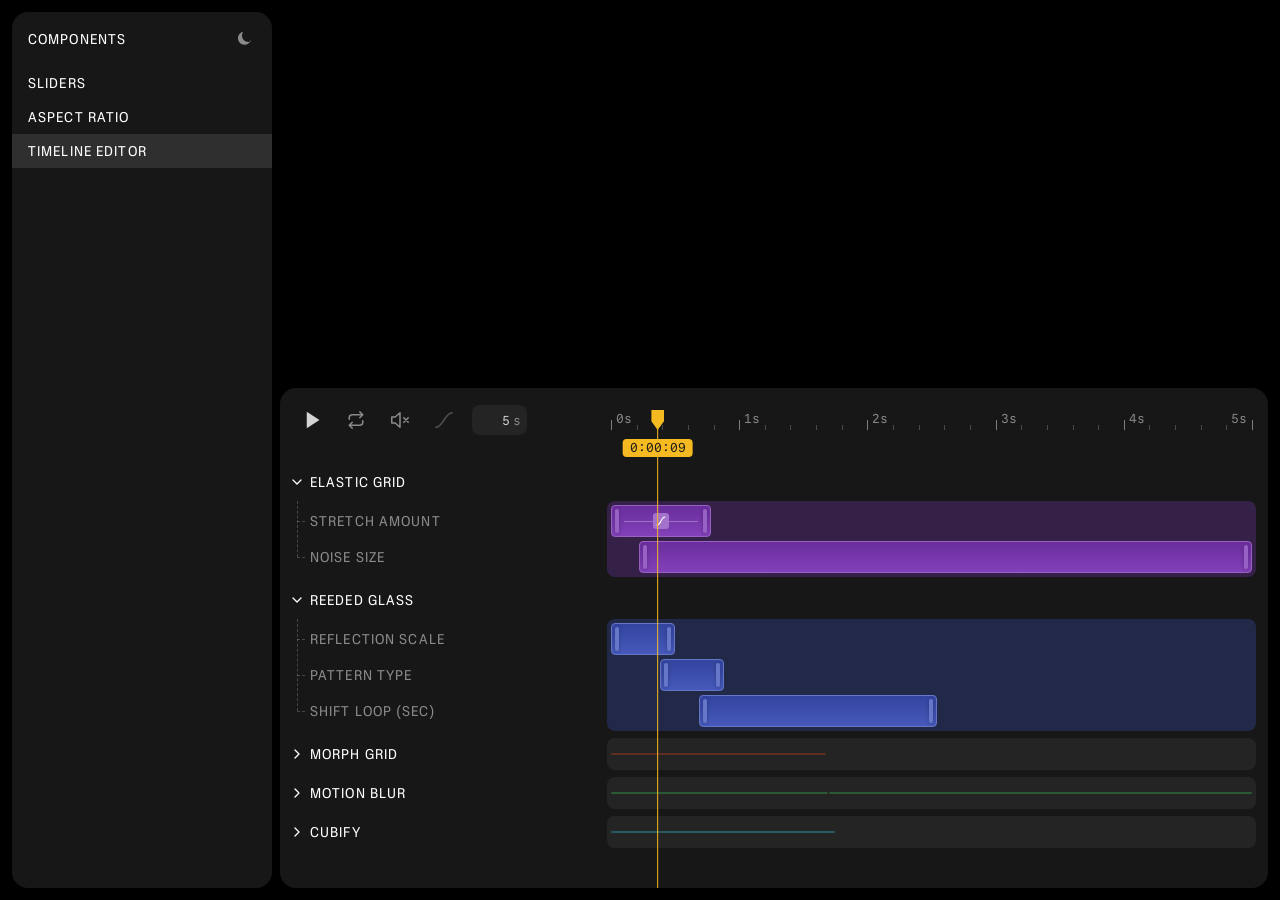
==== commit 8866f4fe: "Timeline: 40px transport row with single easing dropdown, tree-style labels, side fades, playhead he" ====
--- a/index.html
+++ b/index.html
@@ -43,11 +43,11 @@
 
           <button class="shuffle-btn" type="button" aria-label="Shuffle slider values" data-shuffle-btn>
             <svg width="16" height="16" viewBox="0 0 24 24" fill="none" xmlns="http://www.w3.org/2000/svg">
-              <polyline points="16 3 21 3 21 8" stroke="currentColor" stroke-width="1.5" stroke-linecap="round" stroke-linejoin="round"/>
-              <line x1="4" y1="20" x2="21" y2="3" stroke="currentColor" stroke-width="1.5" stroke-linecap="round"/>
-              <polyline points="21 16 21 21 16 21" stroke="currentColor" stroke-width="1.5" stroke-linecap="round" stroke-linejoin="round"/>
-              <line x1="15" y1="15" x2="21" y2="21" stroke="currentColor" stroke-width="1.5" stroke-linecap="round"/>
-              <line x1="4" y1="4" x2="9" y2="9" stroke="currentColor" stroke-width="1.5" stroke-linecap="round"/>
+              <polyline points="16 3 21 3 21 8" stroke="currentColor" stroke-width="1.5" vector-effect="non-scaling-stroke" stroke-linecap="round" stroke-linejoin="round"/>
+              <line x1="4" y1="20" x2="21" y2="3" stroke="currentColor" stroke-width="1.5" vector-effect="non-scaling-stroke" stroke-linecap="round"/>
+              <polyline points="21 16 21 21 16 21" stroke="currentColor" stroke-width="1.5" vector-effect="non-scaling-stroke" stroke-linecap="round" stroke-linejoin="round"/>
+              <line x1="15" y1="15" x2="21" y2="21" stroke="currentColor" stroke-width="1.5" vector-effect="non-scaling-stroke" stroke-linecap="round"/>
+              <line x1="4" y1="4" x2="9" y2="9" stroke="currentColor" stroke-width="1.5" vector-effect="non-scaling-stroke" stroke-linecap="round"/>
             </svg>
           </button>
 
@@ -489,7 +489,7 @@
                 </button>
               </span>
               <span class="value"><svg class="freq-wave" height="14" viewBox="0 0 32 14" preserveAspectRatio="none" fill="none" xmlns="http://www.w3.org/2000/svg">
-                <path d="M0.0,8.0 L1.0,6.83 L2.0,5.7 L3.0,4.67 L4.0,3.76 L5.0,3.01 L6.0,2.46 L7.0,2.12 L8.0,2.0 L9.0,2.12 L10.0,2.46 L11.0,3.01 L12.0,3.76 L13.0,4.67 L14.0,5.7 L15.0,6.83 L16.0,8.0 L17.0,9.17 L18.0,10.3 L19.0,11.33 L20.0,12.24 L21.0,12.99 L22.0,13.54 L23.0,13.88 L24.0,14.0 L25.0,13.88 L26.0,13.54 L27.0,12.99 L28.0,12.24 L29.0,11.33 L30.0,10.3 L31.0,9.17 L32.0,8.0" stroke="currentColor" stroke-width="1.5" stroke-linecap="round" stroke-linejoin="round"/>
+                <path d="M0.0,8.0 L1.0,6.83 L2.0,5.7 L3.0,4.67 L4.0,3.76 L5.0,3.01 L6.0,2.46 L7.0,2.12 L8.0,2.0 L9.0,2.12 L10.0,2.46 L11.0,3.01 L12.0,3.76 L13.0,4.67 L14.0,5.7 L15.0,6.83 L16.0,8.0 L17.0,9.17 L18.0,10.3 L19.0,11.33 L20.0,12.24 L21.0,12.99 L22.0,13.54 L23.0,13.88 L24.0,14.0 L25.0,13.88 L26.0,13.54 L27.0,12.99 L28.0,12.24 L29.0,11.33 L30.0,10.3 L31.0,9.17 L32.0,8.0" stroke="currentColor" stroke-width="1.5" vector-effect="non-scaling-stroke" stroke-linecap="round" stroke-linejoin="round"/>
               </svg><input class="value-num" type="text" inputmode="numeric" value="400" size="5" maxlength="5" /></span>
             </div>
 
@@ -535,7 +535,7 @@
               </div>
               <div class="freq-wave-track-clip">
                 <svg class="freq-wave-track" height="14" preserveAspectRatio="none" fill="none" xmlns="http://www.w3.org/2000/svg">
-                  <path stroke="currentColor" stroke-width="1.5" stroke-linecap="round" stroke-linejoin="round"/>
+                  <path stroke="currentColor" stroke-width="1.5" vector-effect="non-scaling-stroke" stroke-linecap="round" stroke-linejoin="round"/>
                 </svg>
               </div>
               <div class="thumb"></div>
@@ -796,27 +796,20 @@
           <div class="tl-head">
             <div class="tl-side-head">
             <div class="tl-controls">
-              <button class="tl-btn" type="button" data-tl-rewind aria-label="Rewind">
-                <svg width="20" height="20" viewBox="0 0 16 16" fill="none"><path d="M8 3.5L3.5 8L8 12.5V3.5Z M13 3.5L8.5 8L13 12.5V3.5Z" stroke="currentColor" stroke-width="1.5" stroke-linejoin="round"/></svg>
-              </button>
               <button class="tl-btn" type="button" data-tl-play aria-label="Play">
-                <svg class="tl-icon-play" width="20" height="20" viewBox="0 0 16 16"><path d="M4.5 2.5V13.5L13 8L4.5 2.5Z" fill="currentColor"/></svg>
-                <svg class="tl-icon-pause" width="20" height="20" viewBox="0 0 16 16"><rect x="3.5" y="3" width="3" height="10" rx="0.6" fill="currentColor"/><rect x="9.5" y="3" width="3" height="10" rx="0.6" fill="currentColor"/></svg>
+                <svg class="tl-icon-play" width="24" height="24" viewBox="0 0 16 16"><path d="M4.5 2.5V13.5L13 8L4.5 2.5Z" fill="currentColor"/></svg>
+                <svg class="tl-icon-pause" width="24" height="24" viewBox="0 0 16 16"><rect x="3.5" y="3" width="3" height="10" rx="0.6" fill="currentColor"/><rect x="9.5" y="3" width="3" height="10" rx="0.6" fill="currentColor"/></svg>
               </button>
               <button class="tl-btn" type="button" data-tl-loop aria-label="Loop playback" aria-pressed="false" title="Loop">
-                <svg width="20" height="20" viewBox="0 0 16 16" fill="none"><path d="M3.5 7.5V6.5C3.5 5.4 4.4 4.5 5.5 4.5H12.5M10.5 2.5L12.5 4.5L10.5 6.5M12.5 8.5V9.5C12.5 10.6 11.6 11.5 10.5 11.5H3.5M5.5 9.5L3.5 11.5L5.5 13.5" stroke="currentColor" stroke-width="1.5" stroke-linecap="round" stroke-linejoin="round"/></svg>
+                <svg width="24" height="24" viewBox="0 0 16 16" fill="none"><path d="M3.5 7.5V6.5C3.5 5.4 4.4 4.5 5.5 4.5H12.5M10.5 2.5L12.5 4.5L10.5 6.5M12.5 8.5V9.5C12.5 10.6 11.6 11.5 10.5 11.5H3.5M5.5 9.5L3.5 11.5L5.5 13.5" stroke="currentColor" stroke-width="1.5" vector-effect="non-scaling-stroke" stroke-linecap="round" stroke-linejoin="round"/></svg>
               </button>
               <button class="tl-btn is-muted" type="button" data-tl-mute aria-label="Mute">
-                <svg width="20" height="20" viewBox="0 0 16 16" fill="none"><path d="M2.5 6H4.8L8 3.2V12.8L4.8 10H2.5V6Z" stroke="currentColor" stroke-width="1.5" stroke-linejoin="round"/><path d="M10.5 6.5L13.5 9.5M13.5 6.5L10.5 9.5" stroke="currentColor" stroke-width="1.5" stroke-linecap="round"/></svg>
+                <svg width="24" height="24" viewBox="0 0 16 16" fill="none"><path d="M2.5 6H4.8L8 3.2V12.8L4.8 10H2.5V6Z" stroke="currentColor" stroke-width="1.5" vector-effect="non-scaling-stroke" stroke-linejoin="round"/><path d="M10.5 6.5L13.5 9.5M13.5 6.5L10.5 9.5" stroke="currentColor" stroke-width="1.5" vector-effect="non-scaling-stroke" stroke-linecap="round"/></svg>
               </button>
+              <div class="tl-ease">
+                <button class="tl-btn" type="button" data-tl-ease-btn aria-label="Easing" aria-haspopup="menu" aria-expanded="false" disabled></button>
+              </div>
               <label class="tl-dur" title="Duration"><input type="text" inputmode="decimal" value="5" maxlength="4" data-tl-duration aria-label="Timeline duration in seconds" /><span>s</span></label>
-            </div>
-            <div class="tl-toolbar">
-              <div class="tl-ease" role="group" aria-label="Easing for the selected track">
-                <button class="tl-btn" type="button" data-ease="inout" title="Ease in + ease out" aria-label="Ease in and ease out" disabled></button>
-                <button class="tl-btn" type="button" data-ease="in" title="Ease in" aria-label="Ease in" disabled></button>
-                <button class="tl-btn" type="button" data-ease="out" title="Ease out" aria-label="Ease out" disabled></button>
-              </div>
             </div>
             </div>
             <div class="tl-main-head">
@@ -829,6 +822,8 @@
           </div>
           <div class="tl-fade tl-fade-top"></div>
           <div class="tl-fade" data-tl-fade></div>
+          <div class="tl-fade tl-fade-left"></div>
+          <div class="tl-fade tl-fade-right"></div>
           <div class="tl-playhead-layer"><div class="tl-playhead" data-tl-playhead><span class="tl-flag" data-tl-flag></span></div></div>
         </div>
       </section>
--- a/styles/main.css
+++ b/styles/main.css
@@ -1159,7 +1159,7 @@
   --tl-row: 32px;
   --tl-clip: 32px;
   --tl-headrow: 22px;
-  --tl-side: 223px;
+  --tl-side: 323px; /* label column; 100px of it is gap before the tracks */
   --tl-edge: 12px; /* right padding of the timing UI and the rows, always */
   --tl-inset: 4px; /* left inset shared by the timing UI and the rows */
   position: relative;
@@ -1192,24 +1192,24 @@
   flex-direction: column;
   justify-content: flex-start;
   cursor: col-resize;
-  padding-top: 5px; /* the 20px ruler is centered on the 30px button row */
+  padding-top: 10px; /* the 20px ruler is centered on the 40px button row */
 }
 
 .tl-controls {
   display: flex;
   align-items: center;
   gap: 4px;
-  height: 30px;
+  height: 40px;
 }
 
 .tl-btn {
   display: grid;
   place-items: center;
-  width: 28px;
-  height: 28px;
+  width: 40px;
+  height: 40px;
   padding: 0;
   border: none;
-  border-radius: 6px;
+  border-radius: 8px;
   background: transparent;
   color: var(--text-color);
   cursor: pointer;
@@ -1221,20 +1221,15 @@
 .timeline.is-playing .tl-icon-play { display: none; }
 .timeline.is-playing .tl-icon-pause { display: block; }
 
-.tl-toolbar {
-  display: flex;
-  align-items: center;
-  height: 32px; /* 26px controls + 3px above and below; with the 30px button row it matches the 62px timing UI */
-}
 .tl-dur {
   /* the label is the visible field: number and "s" sit together, right-aligned inside it */
   display: flex;
   align-items: center;
   justify-content: flex-end;
-  height: 26px; /* same height as the easing buttons */
+  height: 30px;
   margin-left: 4px;
   padding: 0 6px;
-  border-radius: 6px; /* same radius as the easing buttons */
+  border-radius: 8px; /* same radius as the buttons */
   background: color-mix(in srgb, var(--text-color) 7%, transparent); /* same gray as a collapsed section */
   font-family: 'CommitMono', ui-monospace, Menlo, monospace;
   font-size: 13px;
@@ -1301,7 +1296,7 @@
   display: flex;
   flex: 1;
   min-height: 0;
-  margin-top: 8px; /* gap between the ruler and the rows (the time pill now lives on the ruler) */
+  margin-top: 26px; /* 18px time pill + 4px gap below the ruler + 4px gap above the rows */
   overflow-y: auto;
   overflow-x: hidden;
   scrollbar-width: none;
@@ -1353,8 +1348,8 @@
   transition: color 150ms ease-out;
 }
 html.light-mode .tl-group-name { color: #000000; }
-.tl-group-name svg { transition: transform 150ms ease-out; color: var(--text-dim); }
-.tl-group.is-collapsed .tl-group-name svg { transform: rotate(180deg); }
+.tl-group-name svg { transition: transform 150ms ease-out; color: inherit; }
+.tl-group.is-collapsed .tl-group-name svg { transform: rotate(-90deg); } /* chevron sits before the name: down when open, right when collapsed */
 
 .tl-row-label {
   display: flex;
@@ -1362,8 +1357,24 @@
   justify-content: space-between;
   height: var(--tl-row);
   padding-right: 12px;
+  padding-left: 18px; /* the section name's text starts here: 10px chevron + 8px gap */
   color: var(--text-dim);
   white-space: nowrap;
+  /* same type as the section name */
+  font-variation-settings: 'wght' 350, 'wdth' 65, 'ital' 0;
+  text-transform: uppercase;
+  letter-spacing: 0.07rem;
+  position: relative;
+}
+/* short dashed branch from the tree line to this setting */
+.tl-row-label::before {
+  content: '';
+  position: absolute;
+  left: 5px;
+  top: 50%;
+  width: 8px;
+  border-top: 1px dashed color-mix(in srgb, var(--text-color) 25%, transparent);
+  pointer-events: none;
 }
 .tl-row-label:hover { color: var(--text-color); }
 
@@ -1419,7 +1430,17 @@
 }
 /* flex gap instead of sibling margins: a deleted (hidden) row leaves no stray space behind */
 .tl-group-body-track .tl-strip { display: flex; flex-direction: column; gap: 4px; }
-.tl-labels .tl-group-body { display: flex; flex-direction: column; gap: 4px; padding: 4px 0; }
+.tl-labels .tl-group-body { position: relative; display: flex; flex-direction: column; gap: 4px; padding: 4px 0; }
+/* dashed tree line under the chevron, ending at the middle of the last setting */
+.tl-labels .tl-group-body::before {
+  content: '';
+  position: absolute;
+  left: 5px;
+  top: 0;
+  bottom: calc(4px + var(--tl-row) / 2);
+  border-left: 1px dashed color-mix(in srgb, var(--text-color) 25%, transparent);
+  pointer-events: none;
+}
 .tl-collapsed-bar {
   height: var(--tl-clip); /* a collapsed group is as tall as a track */
   margin-left: 0;
@@ -1532,11 +1553,11 @@
 
 .tl-playhead-layer {
   position: absolute;
-  top: 17px; /* 12px + 5px: where the ruler starts, centered on the top row of buttons */
+  top: 22px; /* 12px + 10px: where the ruler starts, centered on the row of buttons */
   bottom: 0;
   left: var(--tl-side);
   right: 0; /* reaches into the 12px right padding so the handle at the very end isn't cut off */
-  overflow: hidden;
+  overflow: visible; /* the time pill may reach past the ruler's ends (the card itself still clips) */
   pointer-events: none;
   z-index: 7; /* above the scroll fades (6) so the line is never dimmed by them */
 }
@@ -1548,22 +1569,41 @@
   width: 1px;
   background: #F5B921;
 }
+/* the playhead's head: sits on the ruler, pointing down at the line */
+.tl-playhead::before {
+  content: '';
+  position: absolute;
+  top: 0;
+  left: -6px;
+  width: 13px;
+  height: 20px;
+  background: #F5B921;
+  clip-path: polygon(0 0, 100% 0, 100% 55%, 50% 100%, 0 55%);
+}
+/* collapsed down: the head stays put and the timecode slides up over it (see .tl-flag) */
 .tl-flag {
   position: absolute;
-  top: 0; /* sits on the ruler, so it stays visible even with the tracks collapsed away */
-  left: 0; /* set from JS so the pill never leaves the timing UI */
+  top: 29px; /* centered between the ruler's bottom (20px) and the top of the tracks (56px): 9px above and below */
+  left: 0;
+  transform: translateX(calc(-50% + 0.5px)); /* centered on the 1px playhead line */
   padding: 0 7px;
   background: #F5B921;
   color: #1A1A1B;
   font-family: 'CommitMono', ui-monospace, Menlo, monospace;
   font-size: 13px;
   letter-spacing: 0;
-  line-height: 20px;
+  line-height: 18px;
   white-space: nowrap;
   pointer-events: auto; /* the layer ignores the mouse, the pill doesn't: it's a drag handle */
   cursor: grab;
   touch-action: none;
   user-select: none;
+  border-radius: 4px;
+  transition: top 180ms ease-out, line-height 180ms ease-out, border-radius 180ms ease-out;
+}
+.timeline.is-head-only .tl-flag {
+  top: 0;
+  line-height: 20px;
   border-radius: 4px 4px 6px 6px;
 }
 
@@ -1606,48 +1646,54 @@
   z-index: 6;
   transition: opacity 150ms ease-out;
 }
-.timeline.has-more .tl-fade:not(.tl-fade-top) { opacity: 0.9; }
-
-/* same fade above the tracks when scrolled down: 12 padding + 62 head + 8 gap */
+.timeline.has-more .tl-fade:not(.tl-fade-top):not(.tl-fade-left):not(.tl-fade-right) { opacity: 0.9; }
+
+/* same fade above the tracks when scrolled down: 12 padding + 40 head + 26 gap */
 .tl-fade-top {
-  top: 82px;
+  top: 78px;
   bottom: auto;
   background: linear-gradient(to top, transparent, var(--card-bg));
 }
 .timeline.has-more-above .tl-fade-top { opacity: 0.9; }
 
-/* eye toggle: a hidden group turns every track and its band the same dark gray */
-.tl-eye span { display: grid; place-items: center; }
-.tl-eye .eye-off { display: none; }
-.tl-group.is-muted .tl-eye .eye-on { display: none; }
-.tl-group.is-muted .tl-eye .eye-off { display: grid; }
-.tl-group.is-muted .tl-eye { opacity: 1; }
-.tl-group.is-muted { --bar: #5B5B5E !important; } /* beats the inline per-group color */
-.tl-group.is-muted .tl-group-name { color: var(--text-dim); }
+/* side fades when zoomed in: only on the edge that has more timeline beyond it */
+.tl-fade-left, .tl-fade-right {
+  top: 12px;
+  bottom: 0;
+  height: auto;
+  width: 32px;
+}
+.tl-fade-left {
+  left: calc(var(--tl-side) + var(--tl-inset));
+  right: auto;
+  background: linear-gradient(to left, transparent, var(--card-bg));
+}
+.tl-fade-right {
+  right: var(--tl-edge);
+  left: auto;
+  background: linear-gradient(to right, transparent, var(--card-bg));
+}
+.timeline.has-more-left .tl-fade-left,
+.timeline.has-more-right .tl-fade-right { opacity: 0.9; }
+.timeline.is-head-only .tl-fade-left,
+.timeline.is-head-only .tl-fade-right { display: none; }
+
 .tl-group-body-track { transition: background-color 150ms ease-out; }
 .tl-clip { transition: background-color 150ms ease-out, filter 150ms ease-out; }
 .tl-clip:hover:not(.is-selected) { filter: brightness(1.12); } /* just a touch brighter; a selected track already has its own lighter look */
 
-/* dragged all the way down: only the buttons and the ruler show; the easing row fades out without touching the layout */
-.tl-toolbar {
-  opacity: max(0, calc(1 - var(--tl-collapse, 0) * 1.5));
-  transition: none;
-}
-.timeline.is-head-only .tl-toolbar { pointer-events: none; }
+/* dragged all the way down: only the buttons and the ruler show */
 .timeline.is-head-only .tl-fade,
 .timeline.is-head-only .tl-fade-top { display: none; }
 
-/* easing buttons: left side of the toolbar, gray until a track is selected */
-.tl-ease { display: flex; gap: 4px; } /* same 28px pitch as the transport buttons above, so each icon sits right under one */
-.tl-ease .tl-btn { width: 28px; height: 26px; }
+/* easing button: sits after the volume button, gray until a track is selected */
 .tl-ease .tl-btn:disabled { opacity: 0.3; cursor: default; pointer-events: none; }
-.tl-ease .tl-btn.is-active { background: color-mix(in srgb, var(--text-color) 16%, transparent); }
-
-/* eye + delete sit together at the right end of a section heading */
-.tl-group-del { margin-left: 0; }
+.tl-ease .tl-btn[aria-expanded="true"] { background: color-mix(in srgb, var(--text-color) 16%, transparent); }
+.tl-ease-menu { min-width: 0; }
+
 .tl-group[hidden] { display: none; }
 
-/* keyframe hints inside a collapsed section */
+/* collapsed section bar */
 .tl-collapsed-bar { position: sticky; left: 0; width: var(--tl-view-w, 100%); overflow: hidden; }
 .tl-kf-line {
   position: absolute;
@@ -1656,18 +1702,6 @@
   margin-top: -1px;
   border-radius: 1px;
   background: color-mix(in srgb, var(--bar) 45%, transparent);
-  pointer-events: none;
-}
-.tl-kf {
-  position: absolute;
-  top: 50%;
-  width: 8px;
-  height: 8px;
-  margin: -4px 0 0 -4px;
-  transform: rotate(45deg);
-  border-radius: 2px;
-  background: color-mix(in srgb, var(--bar) 60%, white);
-  box-shadow: 0 1px 4px rgba(0, 0, 0, 0.25);
   pointer-events: none;
 }
 
@@ -1728,21 +1762,7 @@
 /* `display: flex` on these would otherwise override the hidden attribute used when a row is deleted */
 .tl-row-label[hidden], .tl-track-row[hidden] { display: none; }
 
-/* per-setting eye (next to the X): grays out just that row's tracks */
-.tl-row-label .tl-eye { margin-left: auto; }
-.tl-row-label .tl-row-del { margin-left: 8px; }
-.tl-row-label.is-muted .tl-eye .eye-on { display: none; }
-.tl-row-label.is-muted .tl-eye .eye-off { display: grid; }
-.tl-row-label.is-muted .tl-eye { opacity: 1; }
-.tl-row-label.is-muted > span { color: var(--text-dim); }
-.tl-track-row.is-muted { --bar: #5B5B5E; }
-
-/* light mode: hidden (grayed out) sections and rows get a light gray instead of the dark one */
-html.light-mode .tl-group.is-muted { --bar: #B4B4B9 !important; }
-html.light-mode .tl-track-row.is-muted { --bar: #B4B4B9; }
-
 /* theme switch: everything in the timing UI fades with the card instead of snapping (the ruler's top line used to flash) */
-.tl-toolbar,
 .tl-ruler-wrap { transition: background-color 150ms ease-out, border-color 150ms ease-out; }
 .tl-tick { transition: background-color 150ms ease-out; }
 .tl-tick-label { transition: color 150ms ease-out; }
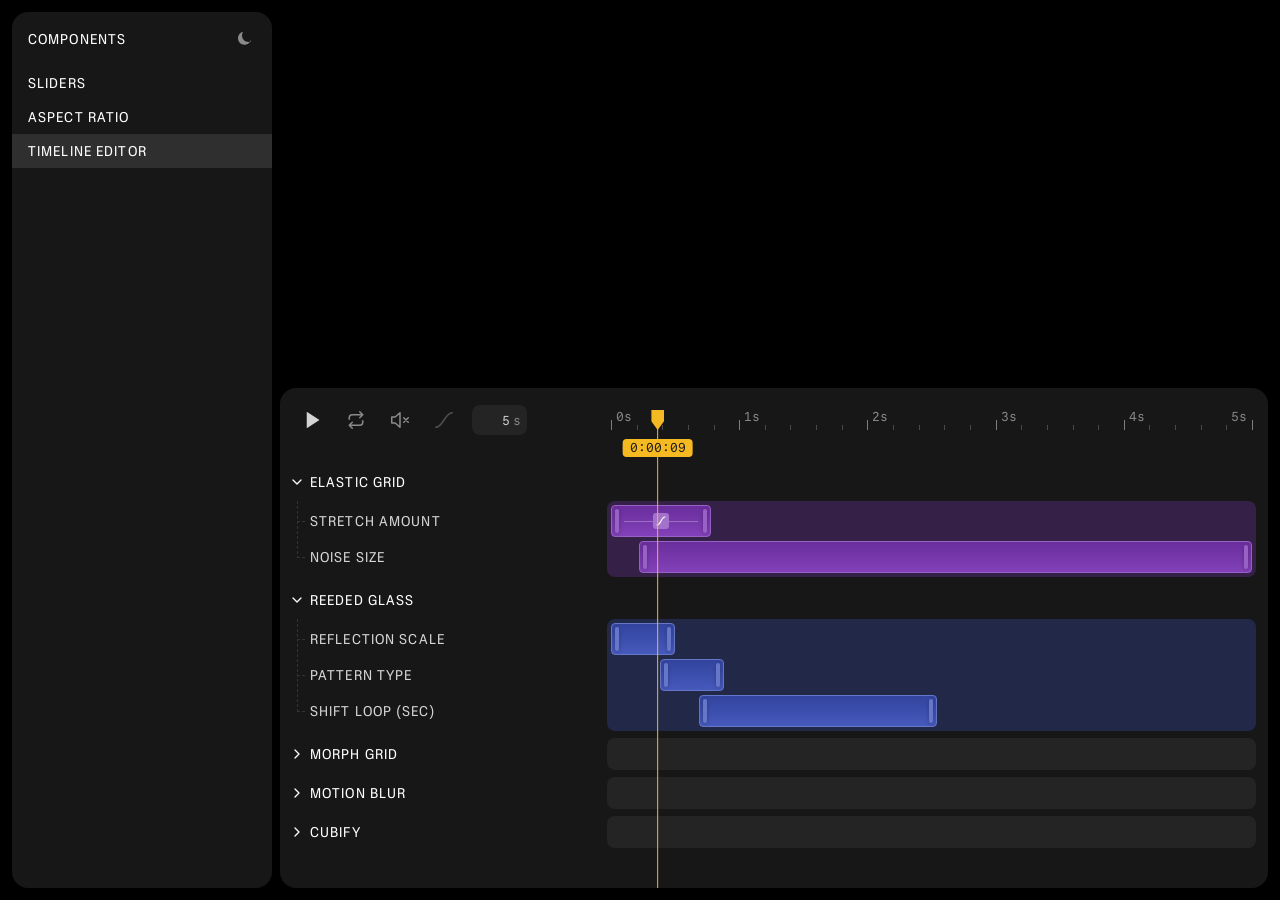
==== commit 819e9a56: "Timeline: wheel zoom, softer tree lines, clamp playhead drag to view, remove collapsed lines and sid" ====
--- a/index.html
+++ b/index.html
@@ -822,8 +822,6 @@
           </div>
           <div class="tl-fade tl-fade-top"></div>
           <div class="tl-fade" data-tl-fade></div>
-          <div class="tl-fade tl-fade-left"></div>
-          <div class="tl-fade tl-fade-right"></div>
           <div class="tl-playhead-layer"><div class="tl-playhead" data-tl-playhead><span class="tl-flag" data-tl-flag></span></div></div>
         </div>
       </section>
--- a/styles/main.css
+++ b/styles/main.css
@@ -1162,6 +1162,7 @@
   --tl-side: 323px; /* label column; 100px of it is gap before the tracks */
   --tl-edge: 12px; /* right padding of the timing UI and the rows, always */
   --tl-inset: 4px; /* left inset shared by the timing UI and the rows */
+  --tl-tree-line: color-mix(in srgb, var(--text-color) 15%, var(--card-bg)); /* solid (mixed into the card color), not transparent */
   position: relative;
   display: flex;
   flex-direction: column;
@@ -1282,7 +1283,7 @@
 /* labels sit in the top half, ticks in the bottom, so they can never overlap */
 .tl-tick-label {
   position: absolute;
-  top: 2px;
+  top: 0;
   margin-left: 5px;
   line-height: 13px;
   white-space: nowrap;
@@ -1358,7 +1359,7 @@
   height: var(--tl-row);
   padding-right: 12px;
   padding-left: 18px; /* the section name's text starts here: 10px chevron + 8px gap */
-  color: var(--text-dim);
+  color: var(--text-color);
   white-space: nowrap;
   /* same type as the section name */
   font-variation-settings: 'wght' 350, 'wdth' 65, 'ital' 0;
@@ -1373,10 +1374,10 @@
   left: 5px;
   top: 50%;
   width: 8px;
-  border-top: 1px dashed color-mix(in srgb, var(--text-color) 25%, transparent);
+  height: 1px;
+  background: repeating-linear-gradient(to right, var(--tl-tree-line) 0 3px, transparent 3px 5px);
   pointer-events: none;
 }
-.tl-row-label:hover { color: var(--text-color); }
 
 .tl-hover-icon {
   display: grid;
@@ -1438,7 +1439,9 @@
   left: 5px;
   top: 0;
   bottom: calc(4px + var(--tl-row) / 2);
-  border-left: 1px dashed color-mix(in srgb, var(--text-color) 25%, transparent);
+  width: 1px;
+  /* dashes: one solid color, 3px on / 2px off */
+  background: repeating-linear-gradient(to bottom, var(--tl-tree-line) 0 3px, transparent 3px 5px);
   pointer-events: none;
 }
 .tl-collapsed-bar {
@@ -1646,7 +1649,7 @@
   z-index: 6;
   transition: opacity 150ms ease-out;
 }
-.timeline.has-more .tl-fade:not(.tl-fade-top):not(.tl-fade-left):not(.tl-fade-right) { opacity: 0.9; }
+.timeline.has-more .tl-fade:not(.tl-fade-top) { opacity: 0.9; }
 
 /* same fade above the tracks when scrolled down: 12 padding + 40 head + 26 gap */
 .tl-fade-top {
@@ -1656,28 +1659,6 @@
 }
 .timeline.has-more-above .tl-fade-top { opacity: 0.9; }
 
-/* side fades when zoomed in: only on the edge that has more timeline beyond it */
-.tl-fade-left, .tl-fade-right {
-  top: 12px;
-  bottom: 0;
-  height: auto;
-  width: 32px;
-}
-.tl-fade-left {
-  left: calc(var(--tl-side) + var(--tl-inset));
-  right: auto;
-  background: linear-gradient(to left, transparent, var(--card-bg));
-}
-.tl-fade-right {
-  right: var(--tl-edge);
-  left: auto;
-  background: linear-gradient(to right, transparent, var(--card-bg));
-}
-.timeline.has-more-left .tl-fade-left,
-.timeline.has-more-right .tl-fade-right { opacity: 0.9; }
-.timeline.is-head-only .tl-fade-left,
-.timeline.is-head-only .tl-fade-right { display: none; }
-
 .tl-group-body-track { transition: background-color 150ms ease-out; }
 .tl-clip { transition: background-color 150ms ease-out, filter 150ms ease-out; }
 .tl-clip:hover:not(.is-selected) { filter: brightness(1.12); } /* just a touch brighter; a selected track already has its own lighter look */
@@ -1695,15 +1676,6 @@
 
 /* collapsed section bar */
 .tl-collapsed-bar { position: sticky; left: 0; width: var(--tl-view-w, 100%); overflow: hidden; }
-.tl-kf-line {
-  position: absolute;
-  top: 50%;
-  height: 2px;
-  margin-top: -1px;
-  border-radius: 1px;
-  background: color-mix(in srgb, var(--bar) 45%, transparent);
-  pointer-events: none;
-}
 
 /* loop toggle */
 .tl-btn[data-tl-loop] { color: var(--text-dim); }
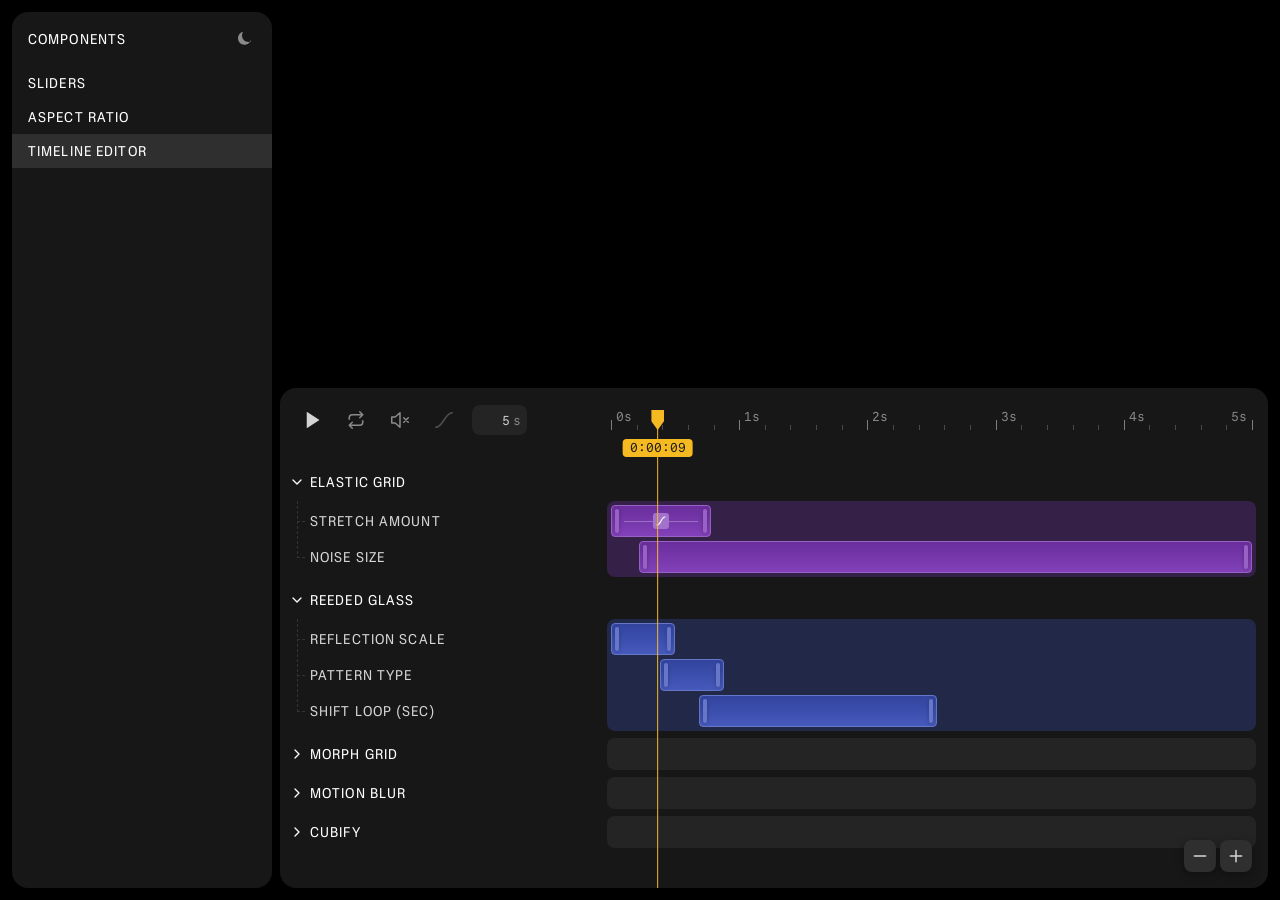
==== commit b930153a: "Timeline: zoom +/- buttons, dimmer zoom line under the ruler Co-Authored-By: Claude Sonnet 5.5 <nore" ====
--- a/index.html
+++ b/index.html
@@ -814,6 +814,7 @@
             </div>
             <div class="tl-main-head">
               <div class="tl-ruler-wrap" data-tl-rulerwrap><div class="tl-ruler" data-tl-ruler></div></div>
+              <div class="tl-zoom" aria-hidden="true"><i data-tl-zoom></i></div>
             </div>
           </div>
           <div class="tl-body" data-tl-body>
@@ -822,6 +823,14 @@
           </div>
           <div class="tl-fade tl-fade-top"></div>
           <div class="tl-fade" data-tl-fade></div>
+          <div class="tl-zoom-btns">
+            <button class="tl-btn" type="button" data-tl-zoom-out aria-label="Zoom out" title="Zoom out">
+              <svg width="20" height="20" viewBox="0 0 16 16" fill="none"><path d="M3.5 8H12.5" stroke="currentColor" stroke-width="1.5" vector-effect="non-scaling-stroke" stroke-linecap="round"/></svg>
+            </button>
+            <button class="tl-btn" type="button" data-tl-zoom-in aria-label="Zoom in" title="Zoom in">
+              <svg width="20" height="20" viewBox="0 0 16 16" fill="none"><path d="M3.5 8H12.5M8 3.5V12.5" stroke="currentColor" stroke-width="1.5" vector-effect="non-scaling-stroke" stroke-linecap="round"/></svg>
+            </button>
+          </div>
           <div class="tl-playhead-layer"><div class="tl-playhead" data-tl-playhead><span class="tl-flag" data-tl-flag></span></div></div>
         </div>
       </section>
--- a/styles/main.css
+++ b/styles/main.css
@@ -1193,7 +1193,27 @@
   flex-direction: column;
   justify-content: flex-start;
   cursor: col-resize;
+  position: relative;
   padding-top: 10px; /* the 20px ruler is centered on the 40px button row */
+}
+/* zoom indicator: one thin line right under the ruler, as long as the visible share of the timeline */
+.tl-zoom {
+  position: absolute;
+  left: 0;
+  right: 0;
+  top: 30px; /* 10px padding + 20px ruler: directly under the ruler, touching its bottom edge */
+  height: 2px;
+  pointer-events: none;
+  opacity: 0;
+  transition: opacity 200ms ease-out;
+}
+.tl-zoom.is-visible { opacity: 1; }
+.tl-zoom i {
+  position: absolute;
+  top: 0;
+  height: 100%;
+  border-radius: 1px;
+  background: color-mix(in srgb, var(--text-dim) 45%, var(--card-bg)); /* solid, a step dimmer than the secondary text */
 }
 
 .tl-controls {
@@ -1290,7 +1310,26 @@
   color: var(--text-dim);
   pointer-events: none;
 }
+/* zoom buttons, bottom right of the timeline */
+.tl-zoom-btns {
+  position: absolute;
+  right: 16px;
+  bottom: 16px;
+  z-index: 8; /* above the fades (6) and the playhead (7) */
+  display: flex;
+  gap: 4px;
+}
+.tl-zoom-btns .tl-btn {
+  width: 32px;
+  height: 32px;
+  background: color-mix(in srgb, #fff 8%, var(--card-bg)); /* fallback */
+  background: oklch(from var(--card-bg) calc(l + 0.1) c h); /* the card's own hue and chroma, just lighter */
+  box-shadow: 0 2px 8px rgba(0, 0, 0, 0.35);
+}
+.tl-zoom-btns .tl-btn:hover { background: color-mix(in srgb, #fff 12%, var(--card-bg)); background: oklch(from var(--card-bg) calc(l + 0.14) c h); }
+.timeline.is-head-only .tl-zoom-btns { display: none; }
 .tl-flag:active { cursor: grabbing; }
+.timeline.is-panning, .timeline.is-panning * { cursor: grabbing !important; user-select: none; }
 .tl-tick-label.is-last { margin-left: -5px; transform: translateX(-100%); }
 
 .tl-body {
